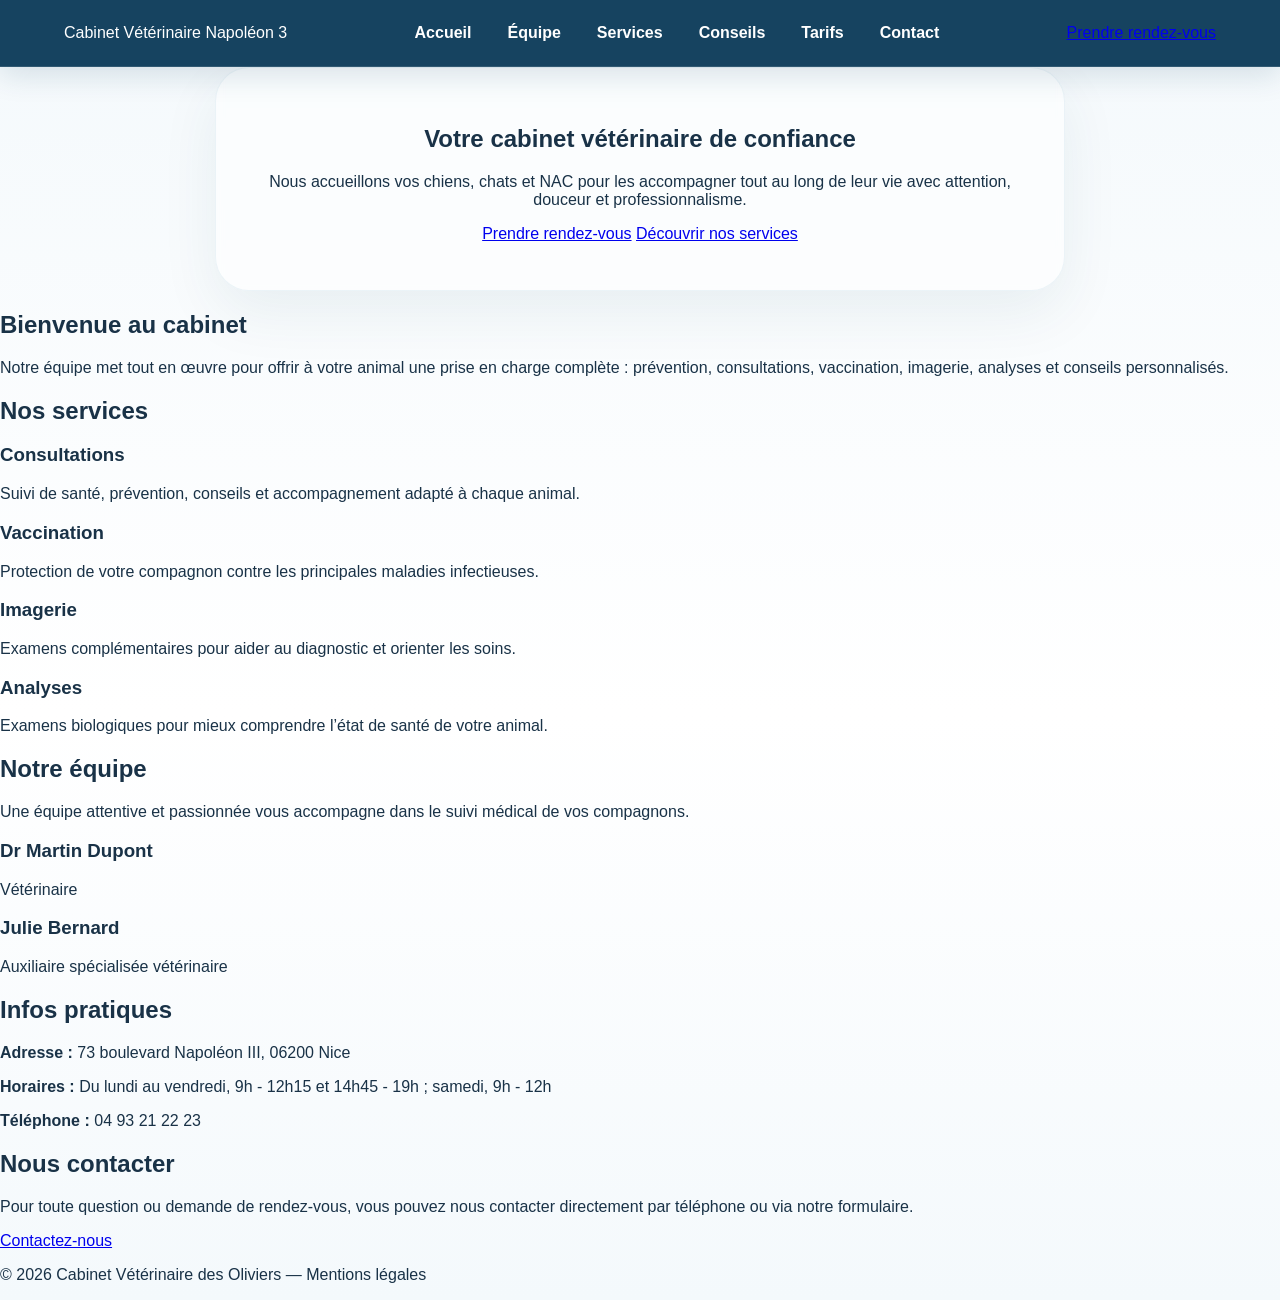
==== index.html @ cfa66c89 "Ajout de mes modifications du site" ====
<!DOCTYPE html>
<html lang="fr">
<head>
  <meta charset="UTF-8">
  <title>Cabinet Vétérinaire Napoléon 3</title>
  <link rel="stylesheet" href="style.css">
</head>

<body>

  <header class="site-header">
    <div class="logo">
      Cabinet Vétérinaire Napoléon 3
    </div>

    <nav class="menu">
      <a href="#">Accueil</a>
      <a href="#">Équipe</a>
      <a href="#">Services</a>
      <a href="#">Conseils</a>
      <a href="#">Tarifs</a>
      <a href="#">Contact</a>
    </nav>

    <a class="btn-rdv" href="#">Prendre rendez-vous</a>
  </header>

  <main>

    <section class="hero">
      <div class="hero-text">
        <h1>Votre cabinet vétérinaire de confiance</h1>

        <p>
          Nous accueillons vos chiens, chats et NAC pour les accompagner
          tout au long de leur vie avec attention, douceur et professionnalisme.
        </p>

        <div class="hero-buttons">
          <a class="btn-primary" href="#">Prendre rendez-vous</a>
          <a class="btn-secondary" href="#">Découvrir nos services</a>
        </div>
      </div>
    </section>

    <section class="intro">
      <h2>Bienvenue au cabinet</h2>

      <p>
        Notre équipe met tout en œuvre pour offrir à votre animal une prise en charge
        complète : prévention, consultations, vaccination, imagerie, analyses et conseils
        personnalisés.
      </p>
    </section>

    <section class="services">
      <h2>Nos services</h2>

      <div class="cards">
        <article class="card">
          <h3>Consultations</h3>
          <p>
            Suivi de santé, prévention, conseils et accompagnement adapté à chaque animal.
          </p>
        </article>

        <article class="card">
          <h3>Vaccination</h3>
          <p>
            Protection de votre compagnon contre les principales maladies infectieuses.
          </p>
        </article>

        <article class="card">
          <h3>Imagerie</h3>
          <p>
            Examens complémentaires pour aider au diagnostic et orienter les soins.
          </p>
        </article>

        <article class="card">
          <h3>Analyses</h3>
          <p>
            Examens biologiques pour mieux comprendre l’état de santé de votre animal.
          </p>
        </article>
      </div>
    </section>

    <section class="team">
      <h2>Notre équipe</h2>

      <p>
        Une équipe attentive et passionnée vous accompagne dans le suivi médical
        de vos compagnons.
      </p>

      <div class="team-box">
        <div>
          <h3>Dr Martin Dupont</h3>
          <p>Vétérinaire</p>
        </div>

        <div>
          <h3>Julie Bernard</h3>
          <p>Auxiliaire spécialisée vétérinaire</p>
        </div>
      </div>
    </section>

    <section class="info-contact">
      <div class="info">
        <h2>Infos pratiques</h2>

        <p><strong>Adresse :</strong> 73 boulevard Napoléon III, 06200 Nice</p>
        <p><strong>Horaires :</strong> Du lundi au vendredi, 9h - 12h15 et 14h45 - 19h ; samedi, 9h - 12h</p>
        <p><strong>Téléphone :</strong> 04 93 21 22 23</p>
      </div>

      <div class="contact">
        <h2>Nous contacter</h2>

        <p>
          Pour toute question ou demande de rendez-vous, vous pouvez nous contacter
          directement par téléphone ou via notre formulaire.
        </p>

        <a class="btn-primary" href="#">Contactez-nous</a>
      </div>
    </section>

  </main>

  <footer>
    <p>© 2026 Cabinet Vétérinaire des Oliviers — Mentions légales</p>
  </footer>

</body>
</html>
---- style.css ----
header {
    display: flex;
    justify-content: space-between;
    align-items: center;
    color: white;
    background-color:#1f5f99;
    padding: 20px 50px;
    box-shadow: 0 2px 12px rgba(0, 0, 0, 0.12);
    gap: 60px;
    
}

header p {
  margin: 0;
  font-size: 20px;
  font-weight: bold;
}

body {
  margin: 0;
  font-family: Arial, sans-serif;
  background-color: #f4f8fb;
  color: #1f2d3d;
}

nav {
    display: flex;
  gap: 20px;
  
}

nav a {
    color: white;
    text-decoration: none;
    font-weight: bold;
    font-size: 16px;
     padding: 8px 12px;
    border-radius: 20px;
    transition: 0.2s;
}

nav a:hover {
  background-color: rgba(255, 255, 255, 0.15);
  color: white;
}

button {
     background-color: #1f5f99;
  color: white;
  border: none;
  padding: 12px 22px;
 border-radius: 30px; 
 font-weight: bold;
  cursor: pointer;
}

button:hover {
  background-color: #174a78;
}


.accueil{
     box-shadow: 0 6px 20px rgba(0, 0, 0, 0.08);
     max-width: 1000px;
     margin: 50px auto;
     padding: 40px;
     background-color:white;
     border-radius: 20px;

}
.accueil h1 {
  font-size: 42px;
  color: #1f5f99;
}

.accueil p {
  font-size: 18px;
  line-height: 1.7;
}

.logo-accueil {
  width: 180px;
  height: auto;
  display: block;
  margin: 25px auto;
}

.photo-accueil {
  width: 100%;
  height: auto;
  display: block;
  border-radius: 20px;
  margin-top: 25px;
}

/* Coordonnées officielles et page contact */
.services-rapides { display:flex; flex-wrap:wrap; justify-content:center; gap:8px; margin-top:22px; }
.services-rapides span { padding:7px 12px; border:1px solid #d6e5ee; border-radius:999px; color:#41677f; background:rgba(255,255,255,.75); font-size:13px; font-weight:700; }
.urgence-info { position:relative; z-index:1; display:inline-block; margin:22px 16px 0 0 !important; color:#b45353; font-size:14px !important; font-weight:700; }
.coordonnees-accueil { display:flex; align-items:center; justify-content:space-between; gap:35px; margin-top:30px; padding:30px 34px; border-radius:24px; color:#fff; background:#143f5d; }
.coordonnees-accueil h2 { margin:7px 0 10px; color:#fff; font-size:27px; }
.coordonnees-accueil p { margin:0; color:#d5e3ec; font-size:15px; line-height:1.6; }
.coordonnees-accueil .galerie-surtitre { color:#8bc4df; }
.coordonnees-liens { display:flex; gap:14px; }
.coordonnees-liens a, .coordonnees-liens div { display:flex; flex-direction:column; gap:4px; min-width:185px; padding:16px 18px; border:1px solid rgba(255,255,255,.15); border-radius:15px; color:#fff; text-decoration:none; background:rgba(255,255,255,.08); }
.coordonnees-liens span { color:#a9c5d6; font-size:12px; text-transform:uppercase; letter-spacing:.08em; }
.contact-page { max-width:1100px; margin:0 auto; padding:75px 30px 85px; }
.contact-intro { max-width:720px; margin-bottom:45px; }
.contact-intro h1 { margin:10px 0 18px; color:#163d59; font-size:clamp(42px,5vw,64px); line-height:1.05; letter-spacing:-.04em; }
.contact-intro > p:last-child { color:#607789; font-size:18px; line-height:1.7; }
.contact-grille { display:grid; grid-template-columns:repeat(3,1fr); gap:18px; }
.contact-grille-deux { grid-template-columns:repeat(2,1fr); }
.contact-carte { padding:28px; border:1px solid rgba(31,95,153,.1); border-radius:22px; background:#fff; box-shadow:0 12px 30px rgba(20,65,92,.09); }
.contact-icone { display:grid; place-items:center; width:45px; height:45px; border-radius:13px; color:#fff; background:#1f668f; font-size:22px; }
.contact-carte h2 { margin:20px 0 10px; color:#163d59; font-size:22px; }
.contact-carte p { color:#607789; line-height:1.65; }
.contact-carte a { color:#1f668f; font-size:20px; font-weight:800; text-decoration:none; }
.contact-carte small { color:#7a8e9c; }
.urgence-contact { display:flex; gap:14px; margin-top:25px; padding:20px 24px; border-radius:17px; color:#8f3f3f; background:#fff1f1; }

@media (max-width:850px) {
  .coordonnees-accueil { align-items:flex-start; flex-direction:column; }
  .coordonnees-liens { width:100%; }
  .coordonnees-liens a, .coordonnees-liens div { flex:1; min-width:0; }
  .contact-grille { grid-template-columns:1fr; }
}

@media (max-width:480px) {
  .coordonnees-liens, .urgence-contact { flex-direction:column; }
}

/* Finitions visuelles */
body {
  min-height: 100vh;
  background:
    radial-gradient(circle at 8% 12%, rgba(83, 161, 196, 0.11), transparent 24rem),
    radial-gradient(circle at 92% 42%, rgba(31, 95, 153, 0.07), transparent 28rem),
    linear-gradient(180deg, #f7fbfd 0%, #ffffff 45%, #f3f8fb 100%);
}

header {
  position: relative;
  z-index: 20;
  border-bottom: 1px solid rgba(255, 255, 255, 0.12);
}

nav a {
  position: relative;
}

nav a:not(.bouton)::after {
  content: "";
  position: absolute;
  right: 14px;
  bottom: 5px;
  left: 14px;
  height: 2px;
  border-radius: 2px;
  background: #a9d9ee;
  transform: scaleX(0);
  transition: transform 0.2s ease;
}

nav a:not(.bouton):hover::after,
nav a.actif::after {
  transform: scaleX(1);
}

.hero {
  position: relative;
  padding: 38px 25px 48px;
}

.hero::before {
  content: "";
  position: absolute;
  z-index: -1;
  inset: 0;
  border: 1px solid rgba(47, 130, 169, 0.08);
  border-radius: 34px;
  background: rgba(255, 255, 255, 0.52);
  box-shadow: 0 22px 60px rgba(20, 65, 92, 0.07);
  backdrop-filter: blur(4px);
}

.hero-surtitre,
.galerie-surtitre {
  letter-spacing: 0.16em;
}

.galerie-accueil,
.equipe-apercu,
.horaires {
  scroll-margin-top: 30px;
}

.galerie-cadre {
  border-width: 6px;
  box-shadow: 0 18px 44px rgba(20, 65, 92, 0.15);
}

.galerie-cadre:hover {
  box-shadow: 0 24px 52px rgba(20, 65, 92, 0.21);
}

.equipe-apercu {
  border-color: rgba(47, 130, 169, 0.13);
  background: linear-gradient(135deg, #ffffff 0%, #f3f9fc 100%);
  box-shadow: 0 22px 55px rgba(20, 65, 92, 0.11);
}

.horaires {
  border-color: rgba(47, 130, 169, 0.16);
  background:
    radial-gradient(circle at 92% 0%, rgba(74, 153, 190, 0.13), transparent 18rem),
    linear-gradient(145deg, #fbfdff, #eaf5fb);
}

.contact-intro {
  padding-left: 22px;
  border-left: 4px solid #2f82a9;
}

.contact-carte {
  position: relative;
  overflow: hidden;
  min-height: 230px;
  transition: transform 0.25s ease, box-shadow 0.25s ease;
}

.contact-carte::after {
  content: "";
  position: absolute;
  top: -55px;
  right: -55px;
  width: 140px;
  height: 140px;
  border-radius: 50%;
  background: rgba(47, 130, 169, 0.06);
}

.contact-carte:hover {
  transform: translateY(-4px);
  box-shadow: 0 20px 42px rgba(20, 65, 92, 0.14);
}

@media (max-width: 850px) {
  .contact-grille-deux { grid-template-columns: 1fr; }
  .hero { padding: 28px 18px 38px; }
}

@media (prefers-reduced-motion: reduce) {
  html { scroll-behavior: auto; }
  *, *::before, *::after { transition-duration: 0.01ms !important; }
}

/* Page services et tarifs */
.services-page { max-width:1240px; margin:0 auto; padding:70px 30px 90px; }
.services-intro { max-width:780px; margin-bottom:58px; }
.services-intro h1 { margin:10px 0 20px; color:#163d59; font-size:clamp(42px,5.5vw,68px); line-height:1.04; letter-spacing:-.045em; }
.services-intro > p:last-child { max-width:680px; color:#607789; font-size:18px; line-height:1.7; }
.services-layout { display:grid; grid-template-columns:minmax(0,1fr) 285px; align-items:start; gap:34px; }
.service-categorie + .service-categorie { margin-top:62px; }
.categorie-titre { display:flex; align-items:flex-start; gap:16px; margin-bottom:22px; }
.categorie-titre > span { display:grid; place-items:center; width:42px; height:42px; flex:none; border-radius:13px; color:#fff; background:#1f668f; font-size:13px; font-weight:800; }
.categorie-titre h2 { margin:0; color:#163d59; font-size:28px; letter-spacing:-.025em; }
.categorie-titre p { margin:5px 0 0; color:#738795; font-size:14px; }
.services-grille { display:grid; grid-template-columns:repeat(2,minmax(0,1fr)); gap:15px; }
.service-carte { position:relative; display:flex; min-height:270px; flex-direction:column; align-items:flex-start; padding:24px; overflow:hidden; border:1px solid rgba(31,95,153,.12); border-radius:21px; color:#193247; text-align:left; background:#fff; box-shadow:0 9px 25px rgba(20,65,92,.07); cursor:pointer; transition:transform .22s,border-color .22s,box-shadow .22s,background-color .22s; }
.service-carte:hover { transform:translateY(-3px); border-color:rgba(47,130,169,.35); box-shadow:0 16px 34px rgba(20,65,92,.13); }
.service-carte[aria-pressed="true"] { border-color:#2f82a9; background:linear-gradient(145deg,#fff,#edf8fc); box-shadow:0 15px 36px rgba(47,130,169,.17),inset 0 0 0 1px #2f82a9; }
.service-selection { position:absolute; top:17px; right:17px; display:grid; width:27px; height:27px; place-items:center; border:1px solid #c9dce7; border-radius:50%; color:transparent; background:#fff; font-size:14px; transition:.2s; }
.service-carte[aria-pressed="true"] .service-selection { border-color:#2f82a9; color:#fff; background:#2f82a9; }
.service-icone { display:grid; width:42px; height:42px; margin-bottom:18px; place-items:center; border-radius:13px; color:#1f668f; background:#e9f5fa; font-size:21px; }
.service-nom { padding-right:24px; color:#163d59; font-size:18px; font-weight:800; line-height:1.25; }
.service-description { margin:9px 0 20px; color:#6c8190; font-size:14px; line-height:1.5; }
.service-prix { margin-top:auto; color:#1f668f; font-size:22px; }
.service-prix small { display:block; margin-bottom:2px; color:#78909e; font-size:11px; font-weight:700; letter-spacing:.06em; text-transform:uppercase; }
.selection-tarifs { position:sticky; top:25px; padding:25px; border-radius:22px; color:#fff; background:linear-gradient(145deg,#174a68,#0f354e); box-shadow:0 18px 42px rgba(15,53,78,.24); }
.selection-surtitre { display:block; margin-bottom:7px; color:#9ccfe4; font-size:11px; font-weight:800; letter-spacing:.13em; text-transform:uppercase; }
.selection-compteur { display:block; font-size:21px; }
.selection-total { display:flex; align-items:end; justify-content:space-between; gap:15px; margin:24px 0 13px; padding-top:20px; border-top:1px solid rgba(255,255,255,.15); }
.selection-total span { color:#bdd3df; font-size:13px; }
.selection-total strong { font-size:27px; }
.selection-tarifs p { min-height:42px; margin:0 0 18px; color:#c8dce6; font-size:13px; line-height:1.55; }
.selection-tarifs button,.selection-tarifs a { display:block; width:100%; padding:11px 14px; border-radius:999px; font-weight:700; text-align:center; }
.selection-tarifs button { border:1px solid rgba(255,255,255,.2); color:#fff; background:transparent; cursor:pointer; }
.selection-tarifs button:disabled { opacity:.4; cursor:default; }
.selection-tarifs a { margin-top:9px; color:#174a68; text-decoration:none; background:#fff; }
.selection-tarifs small { display:block; margin-top:14px; color:#91acbb; font-size:10px; text-align:center; }

@media (max-width:950px) {
  .services-layout { grid-template-columns:1fr; }
  .selection-tarifs { position:static; }
}
@media (max-width:650px) {
  .services-page { padding:48px 20px 70px; }
  .services-intro { margin-bottom:45px; }
  .services-grille { grid-template-columns:1fr; }
  .service-carte { min-height:250px; }
  .categorie-titre h2 { font-size:24px; }
}

.horaires {
  position: relative;
  overflow: hidden;
  margin-top: 35px;
  padding: 36px;
  border: 1px solid rgba(31, 95, 153, 0.14);
  border-radius: 24px;
  background: linear-gradient(145deg, #f9fcff 0%, #e8f3fb 100%);
  box-shadow: 0 16px 40px rgba(31, 95, 153, 0.12);
}

.horaires::before {
  content: "";
  position: absolute;
  inset: 0 auto 0 0;
  width: 5px;
  background: linear-gradient(#1f5f99, #61a7d9);
}

.horaires::after {
  content: "";
  position: absolute;
  top: -70px;
  right: -70px;
  width: 180px;
  height: 180px;
  border-radius: 50%;
  background: radial-gradient(circle, rgba(31, 95, 153, 0.1), rgba(31, 95, 153, 0.02) 70%);
}

.horaires-entete {
  position: relative;
  z-index: 1;
  display: flex;
  align-items: center;
  gap: 16px;
  margin-bottom: 24px;
}

.horaires-icone {
  display: grid;
  place-items: center;
  width: 54px;
  height: 54px;
  flex-shrink: 0;
  border: 1px solid rgba(255, 255, 255, 0.3);
  border-radius: 18px;
  background: linear-gradient(145deg, #2d72ad, #174a78);
  font-size: 27px;
  box-shadow: 0 8px 18px rgba(31, 95, 153, 0.22);
}

.horaires-surtitre {
  margin: 0 0 3px;
  color: #5d7488;
  font-size: 14px !important;
  font-weight: bold;
  letter-spacing: 0.08em;
  text-transform: uppercase;
}

.horaires h2 {
  margin: 0;
  color: #1f5f99;
  font-size: 30px;
  letter-spacing: -0.02em;
}

.horaires-liste {
  position: relative;
  z-index: 1;
  display: grid;
  grid-template-columns: repeat(2, minmax(0, 1fr));
  gap: 12px 18px;
}

.horaire-ligne {
  display: flex;
  align-items: center;
  justify-content: space-between;
  gap: 16px;
  padding: 14px 16px;
  border: 1px solid rgba(31, 95, 153, 0.08);
  border-radius: 14px;
  background-color: rgba(255, 255, 255, 0.9);
  box-shadow: 0 3px 10px rgba(31, 95, 153, 0.05);
  transition: transform 0.2s ease, border-color 0.2s ease, box-shadow 0.2s ease;
}

.horaire-ligne:hover {
  transform: translateY(-2px);
  border-color: rgba(31, 95, 153, 0.2);
  box-shadow: 0 7px 16px rgba(31, 95, 153, 0.1);
}

.horaire-jour {
  color: #263b4f;
  font-weight: bold;
}

.horaire-heures {
  color: #1f5f99;
  font-size: 15px;
  font-weight: bold;
  text-align: right;
}

.horaire-heures em {
  color: #8193a3;
  font-size: 12px;
  font-style: normal;
  font-weight: normal;
}

.horaire-ferme .horaire-heures {
  color: #b45353;
}

.horaire-ferme {
  border-color: rgba(180, 83, 83, 0.12);
  background-color: rgba(255, 248, 248, 0.92);
}

.horaires-rdv {
  position: relative;
  z-index: 1;
  display: inline-block;
  margin-top: 22px;
  padding: 13px 22px;
  border-radius: 25px;
  background-color: #1f5f99;
  color: white;
  font-weight: bold;
  text-decoration: none;
  box-shadow: 0 8px 18px rgba(31, 95, 153, 0.2);
  transition: transform 0.2s, background-color 0.2s, box-shadow 0.2s;
}

.horaires-rdv:hover {
  transform: translateY(-2px);
  background-color: #174a78;
  box-shadow: 0 11px 22px rgba(31, 95, 153, 0.28);
}

.horaires-rdv:focus-visible {
  outline: 3px solid rgba(31, 95, 153, 0.28);
  outline-offset: 3px;
}

@media (max-width: 700px) {
  .accueil {
    margin: 25px 15px;
    padding: 25px 20px;
  }

  .horaires {
    padding: 24px 18px;
    border-radius: 18px;
  }

  .horaires-entete {
    align-items: flex-start;
    gap: 12px;
  }

  .horaires-icone {
    width: 48px;
    height: 48px;
    border-radius: 15px;
    font-size: 23px;
  }

  .horaires h2 {
    font-size: 25px;
  }

  .horaires-liste {
    grid-template-columns: 1fr;
  }

  .horaire-ligne {
    padding: 13px 12px;
  }

  .horaire-heures {
    font-size: 14px;
  }

  .horaires-rdv {
    display: block;
    text-align: center;
  }
}

@media (prefers-reduced-motion: reduce) {
  .horaire-ligne,
  .horaires-rdv {
    transition: none;
  }
}

.page {
  max-width: 1100px;
  margin: 50px auto;
  padding: 0 30px;
}

.bloc-page {
  background-color: white;
  padding: 40px;
  border-radius: 20px;
  box-shadow: 0 6px 20px rgba(0, 0, 0, 0.08);
}

.titre-page {
  color: #1f5f99;
  font-size: 38px;
  margin-bottom: 15px;
}

.intro-page {
  font-size: 18px;
  line-height: 1.7;
}

.cartes {
  display: flex;
  gap: 25px;
  flex-wrap: wrap;
}

.carte {
  background-color: #f4f8fb;
  padding: 25px;
  border-radius: 18px;
  flex: 1;
  min-width: 250px;
}

/* Nouvelle identité visuelle de la page d'accueil */
* { box-sizing: border-box; }
html { scroll-behavior: smooth; }

body {
  font-family: "Segoe UI", Arial, sans-serif;
  background: linear-gradient(180deg, #f4f9fc 0%, #ffffff 55%, #f4f9fc 100%);
  color: #193247;
}

header {
  gap: 40px;
  padding: 14px max(5vw, 24px);
  background: rgba(15, 61, 91, 0.97);
  box-shadow: 0 8px 30px rgba(15, 61, 91, 0.14);
}

.logo-header {
  display: block;
  width: 76px;
  height: 58px;
  object-fit: contain;
  object-position: center;
  background-color: #fff;
  border-radius: 12px;
}

nav { align-items: center; gap: 8px; }
nav a { padding: 10px 14px; border-radius: 999px; }
nav a.actif { background: rgba(255, 255, 255, 0.14); }

nav a.bouton {
  margin-left: 6px;
  background: #fff;
  color: #174a78;
  box-shadow: 0 6px 18px rgba(0, 0, 0, 0.14);
}

nav a.bouton:hover {
  color: #174a78;
  background: #eaf4fb;
  transform: translateY(-1px);
}

.accueil {
  max-width: 1180px;
  margin: 0 auto;
  padding: 70px 30px 80px;
  background: transparent;
  border-radius: 0;
  box-shadow: none;
}

.hero {
  display: block;
  max-width: 850px;
  margin: 0 auto;
  text-align: center;
}

.hero-surtitre {
  margin: 0;
  color: #2f82a9;
  font-size: 14px !important;
  font-weight: 800;
  letter-spacing: 0.14em;
  text-transform: uppercase;
}

.accueil h1 {
  margin: 12px 0 22px;
  color: #163d59;
  font-size: clamp(44px, 5.2vw, 72px);
  line-height: 1.02;
  letter-spacing: -0.045em;
}

.accueil h1 span { color: #2f82a9; }

.accueil .hero-texte {
  max-width: 590px;
  margin: 0 auto;
  color: #577083;
  font-size: 18px;
  line-height: 1.75;
}

.hero-actions {
  display: flex;
  flex-wrap: wrap;
  gap: 12px;
  margin-top: 30px;
  justify-content: center;
}

.cta-principal, .cta-secondaire {
  display: inline-flex;
  align-items: center;
  justify-content: center;
  gap: 10px;
  padding: 14px 22px;
  border-radius: 999px;
  font-weight: 700;
  text-decoration: none;
  transition: transform 0.2s, box-shadow 0.2s, background-color 0.2s;
}

.cta-principal {
  color: #fff;
  background: #1f668f;
  box-shadow: 0 10px 24px rgba(31, 102, 143, 0.25);
}

.cta-secondaire {
  color: #174a78;
  border: 1px solid #c9dce8;
  background: #fff;
}

.cta-principal:hover, .cta-secondaire:hover {
  transform: translateY(-2px);
  box-shadow: 0 12px 28px rgba(31, 102, 143, 0.18);
}

.hero-atouts {
  display: flex;
  flex-wrap: wrap;
  gap: 18px;
  margin-top: 26px;
  color: #607789;
  font-size: 14px;
  font-weight: 600;
  justify-content: center;
}

.hero-visuel { position: relative; }

.photo-accueil {
  width: 100%;
  height: 510px;
  margin: 0;
  object-fit: cover;
  border-radius: 32px 32px 90px 32px;
  box-shadow: 0 24px 55px rgba(20, 65, 92, 0.2);
}

.hero-visuel::before {
  content: "";
  position: absolute;
  z-index: -1;
  inset: -18px 22px 22px -18px;
  border: 2px solid rgba(47, 130, 169, 0.22);
  border-radius: 38px 38px 96px 38px;
}

.badge-photo {
  position: absolute;
  left: -28px;
  bottom: 28px;
  display: flex;
  flex-direction: column;
  gap: 3px;
  padding: 16px 20px;
  border: 1px solid rgba(255, 255, 255, 0.75);
  border-radius: 16px;
  background: rgba(255, 255, 255, 0.92);
  box-shadow: 0 12px 30px rgba(20, 65, 92, 0.18);
  backdrop-filter: blur(10px);
}

.badge-photo strong { color: #174a78; }
.badge-photo span { color: #6c8190; font-size: 13px; }

.galerie-accueil {
  margin-top: 100px;
}

.galerie-entete {
  display: flex;
  align-items: end;
  justify-content: space-between;
  gap: 40px;
  margin-bottom: 28px;
}

.galerie-surtitre {
  margin: 0 0 8px;
  color: #2f82a9;
  font-size: 13px !important;
  font-weight: 800;
  letter-spacing: 0.14em;
  text-transform: uppercase;
}

.galerie-entete h2 {
  max-width: 620px;
  margin: 0;
  color: #163d59;
  font-size: clamp(30px, 3.5vw, 44px);
  line-height: 1.12;
  letter-spacing: -0.03em;
}

.galerie-entete > p {
  max-width: 390px;
  margin: 0 0 3px;
  color: #667d8e;
  font-size: 16px;
  line-height: 1.6;
}

.galerie-mosaique {
  display: grid;
  grid-template-columns: 1.35fr 1fr;
  grid-template-rows: repeat(2, 255px);
  gap: 16px;
  margin-top: 30px;
}

.galerie-cadre {
  position: relative;
  overflow: hidden;
  min-height: 0;
  margin: 0;
  border: 5px solid #fff;
  border-radius: 24px;
  background: #dbe8ef;
  box-shadow: 0 14px 35px rgba(20, 65, 92, 0.14);
}

.galerie-principal {
  grid-row: 1 / 3;
  border-radius: 28px 28px 28px 70px;
}

.galerie-cadre img {
  width: 100%;
  height: 100%;
  display: block;
  object-fit: cover;
  transition: transform 0.45s ease;
}

.galerie-principal img {
  object-position: center 42%;
}

.galerie-principal img.photo-equipe-3 {
  object-position: center calc(42% - 60px);
}

.galerie-cadre:hover img {
  transform: scale(1.035);
}

.galerie-cadre::after {
  content: "";
  position: absolute;
  inset: 42% 0 0;
  background: linear-gradient(transparent, rgba(10, 37, 55, 0.82));
  pointer-events: none;
}

.galerie-cadre figcaption {
  position: absolute;
  z-index: 1;
  right: 0;
  bottom: 0;
  left: 0;
  display: flex;
  flex-direction: column;
  gap: 4px;
  padding: 22px;
  color: #fff;
}

.galerie-cadre figcaption strong {
  font-size: 19px;
}

.galerie-cadre figcaption span {
  color: rgba(255, 255, 255, 0.82);
  font-size: 13px;
}

.horaires { margin-top: 90px; }

.equipe-apercu {
  display: grid;
  grid-template-columns: 1.05fr 0.95fr;
  align-items: center;
  gap: clamp(35px, 6vw, 75px);
  margin-top: 90px;
  padding: 28px;
  border: 1px solid rgba(31, 95, 153, 0.1);
  border-radius: 28px;
  background: #fff;
  box-shadow: 0 16px 42px rgba(20, 65, 92, 0.1);
}

.equipe-apercu-photo img {
  width: 100%;
  height: 390px;
  display: block;
  object-fit: cover;
  object-position: center 38%;
  border-radius: 22px 22px 65px 22px;
}

.equipe-apercu-contenu { padding-right: 25px; }

.equipe-apercu h2 {
  margin: 8px 0 18px;
  color: #163d59;
  font-size: clamp(30px, 3.5vw, 44px);
  line-height: 1.12;
  letter-spacing: -0.03em;
}

.equipe-apercu-contenu > p:not(.galerie-surtitre) {
  margin: 0 0 25px;
  color: #667d8e;
  font-size: 17px;
  line-height: 1.7;
}

/* Page équipe */
.equipe-page {
  max-width: 1180px;
  margin: 0 auto;
  padding: 70px 30px 80px;
}

.equipe-hero {
  display: grid;
  grid-template-columns: 0.85fr 1.15fr;
  align-items: center;
  gap: clamp(40px, 6vw, 75px);
}

.equipe-hero h1 {
  margin: 12px 0 22px;
  color: #163d59;
  font-size: clamp(40px, 5vw, 62px);
  line-height: 1.04;
  letter-spacing: -0.045em;
}

.equipe-hero-texte > p:last-child {
  color: #607789;
  font-size: 18px;
  line-height: 1.7;
}

.equipe-hero-photo img {
  width: 100%;
  height: 500px;
  display: block;
  object-fit: cover;
  object-position: center 35%;
  border-radius: 32px 32px 90px 32px;
  box-shadow: 0 24px 55px rgba(20, 65, 92, 0.2);
}

.membres { margin-top: 105px; }
.membres-entete { margin-bottom: 30px; text-align: center; }

.membres-entete h2 {
  margin: 6px 0 0;
  color: #163d59;
  font-size: clamp(34px, 4vw, 48px);
  letter-spacing: -0.03em;
}

.membres-grille {
  display: grid;
  grid-template-columns: repeat(3, 1fr);
  gap: 22px;
}

.membre-carte {
  overflow: hidden;
  border: 1px solid rgba(31, 95, 153, 0.1);
  border-radius: 24px;
  background: #fff;
  box-shadow: 0 14px 35px rgba(20, 65, 92, 0.1);
  transition: transform 0.25s, box-shadow 0.25s;
}

.membre-carte:hover {
  transform: translateY(-5px);
  box-shadow: 0 20px 42px rgba(20, 65, 92, 0.16);
}

.membre-photo { height: 390px; overflow: hidden; }

.membre-photo img {
  width: 100%;
  height: 100%;
  display: block;
  object-fit: cover;
}

.membre-infos { padding: 22px 24px 25px; }

.membre-role {
  color: #2f82a9;
  font-size: 12px;
  font-weight: 800;
  letter-spacing: 0.1em;
  text-transform: uppercase;
}

.membre-infos h3 {
  margin: 7px 0 0;
  color: #163d59;
  font-size: 25px;
}

.membre-infos p {
  margin: 12px 0 0;
  color: #667d8e;
  font-size: 15px;
  line-height: 1.65;
}

.equipe-contact {
  display: flex;
  align-items: center;
  justify-content: space-between;
  gap: 30px;
  margin-top: 90px;
  padding: 35px 40px;
  border-radius: 26px;
  background: linear-gradient(135deg, #eaf5fb, #f8fcff);
}

.equipe-contact h2 {
  margin: 6px 0 0;
  color: #163d59;
  font-size: clamp(27px, 3vw, 38px);
}

@media (max-width: 850px) {
  header { align-items: flex-start; padding: 14px 18px; }
  .logo-header { width: 62px; height: 48px; }
  nav { justify-content: flex-end; flex-wrap: wrap; gap: 3px; }
  nav a { padding: 7px 9px; font-size: 12px; }
  nav a.bouton { order: -1; }
  .accueil { padding: 46px 20px 60px; }
  .hero { grid-template-columns: 1fr; gap: 48px; }
  .accueil h1 { font-size: clamp(42px, 13vw, 58px); }
  .accueil .hero-texte { font-size: 16px; }
  .photo-accueil { height: 390px; border-radius: 24px 24px 60px 24px; }
  .badge-photo { left: 14px; bottom: 16px; }
  .equipe-apercu { grid-template-columns: 1fr; padding: 20px; }
  .equipe-apercu-contenu { padding: 5px 5px 15px; }
  .galerie-accueil { margin-top: 70px; }
  .galerie-entete { display: block; }
  .galerie-entete > p { margin-top: 14px; }
  .galerie-mosaique {
    grid-template-columns: repeat(2, 1fr);
    grid-template-rows: 350px 260px;
  }
  .galerie-principal {
    grid-column: 1 / 3;
    grid-row: auto;
    border-radius: 24px 24px 24px 55px;
  }
  .horaires { margin-top: 60px; }
  .equipe-page { padding: 46px 20px 60px; }
  .equipe-hero { grid-template-columns: 1fr; }
  .equipe-hero-photo img { height: 430px; }
  .membres { margin-top: 75px; }
  .membres-grille { grid-template-columns: 1fr; max-width: 520px; margin: 0 auto; }
  .membre-photo { height: 480px; }
  .equipe-contact { align-items: flex-start; flex-direction: column; padding: 28px; }
}

@media (max-width: 480px) {
  header { display: block; }
  .identite-header { display: none; }
  nav { justify-content: center; }
  nav a.bouton { margin-left: 0; }
  .hero-actions a { width: 100%; }
  .hero-atouts { flex-direction: column; gap: 8px; }
  .galerie-mosaique {
    display: flex;
    flex-direction: column;
  }
  .galerie-cadre,
  .galerie-principal {
    height: 320px;
    border-radius: 20px;
  }
  .galerie-cadre figcaption { padding: 18px; }
  .equipe-apercu-photo img { height: 330px; }
  .equipe-hero-photo img { height: 350px; border-radius: 24px 24px 60px 24px; }
  .membre-photo { height: 390px; }
  .equipe-contact .cta-principal { width: 100%; }
}
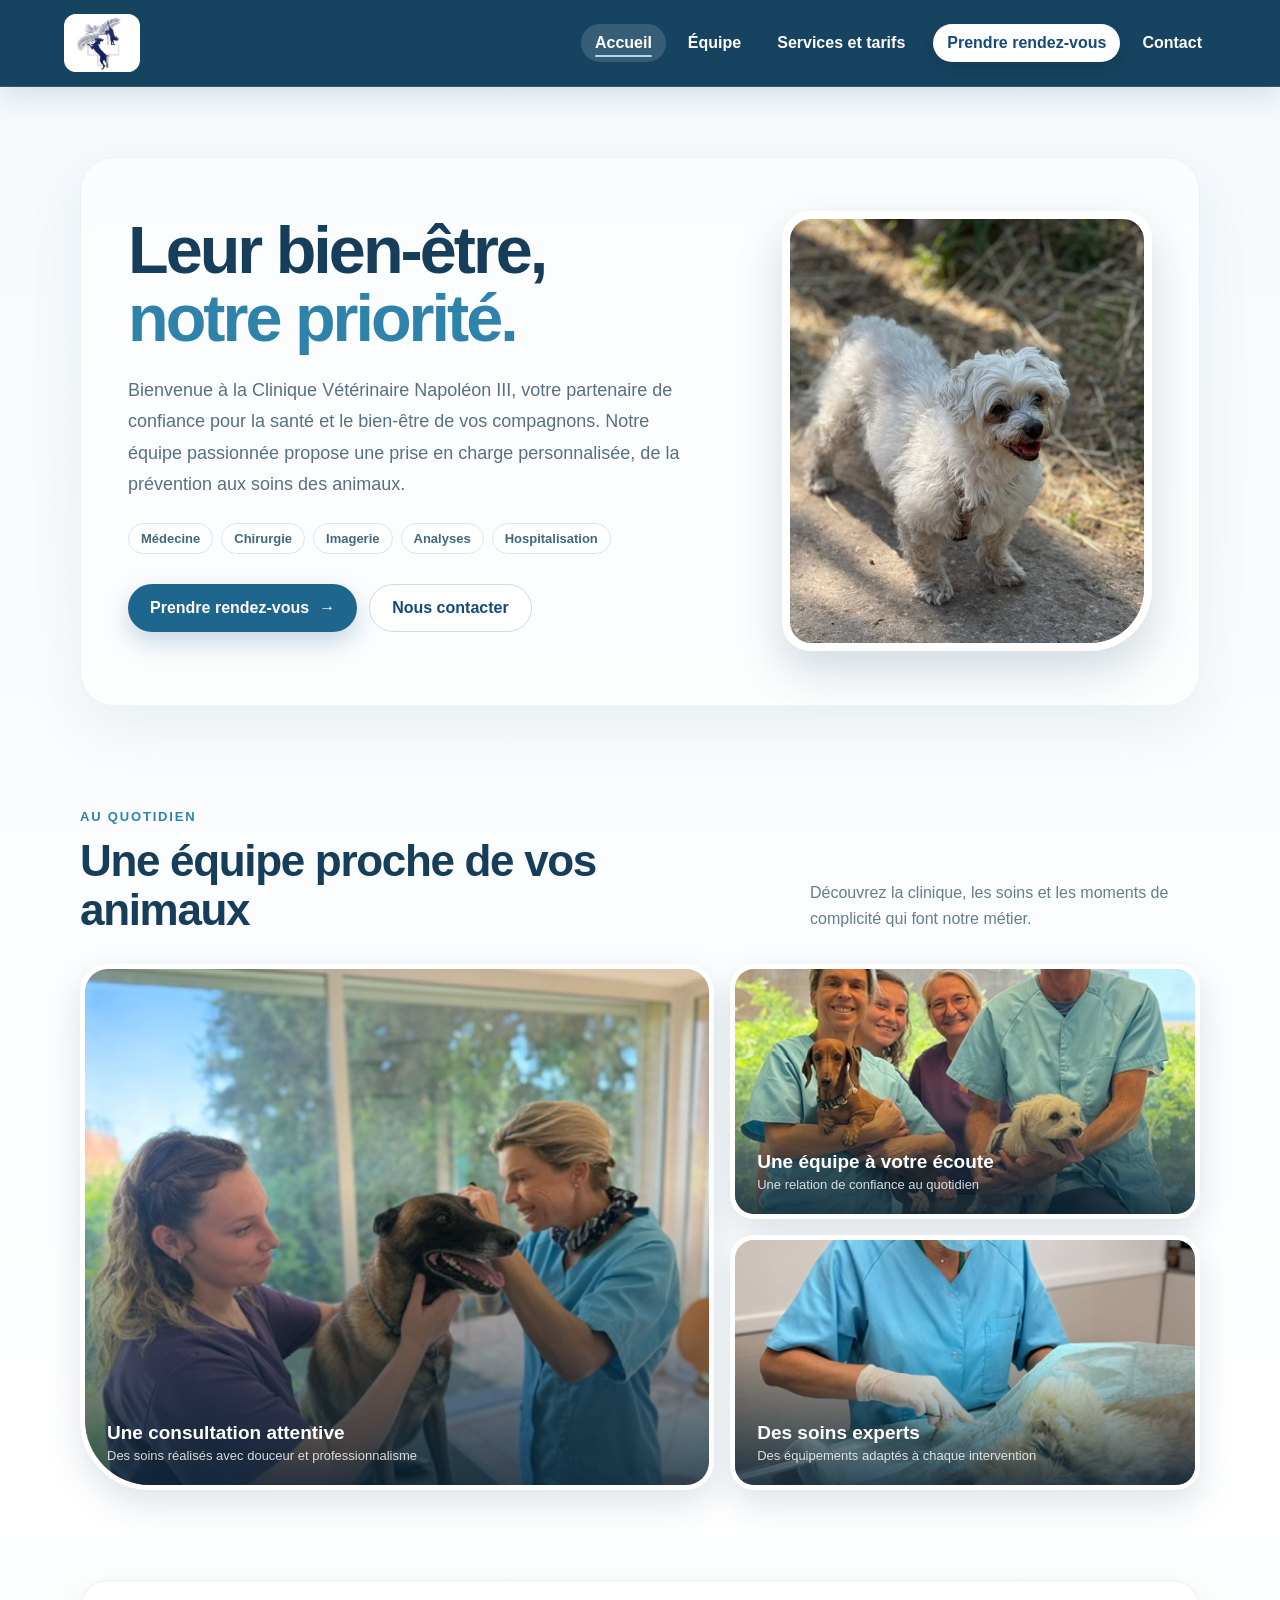
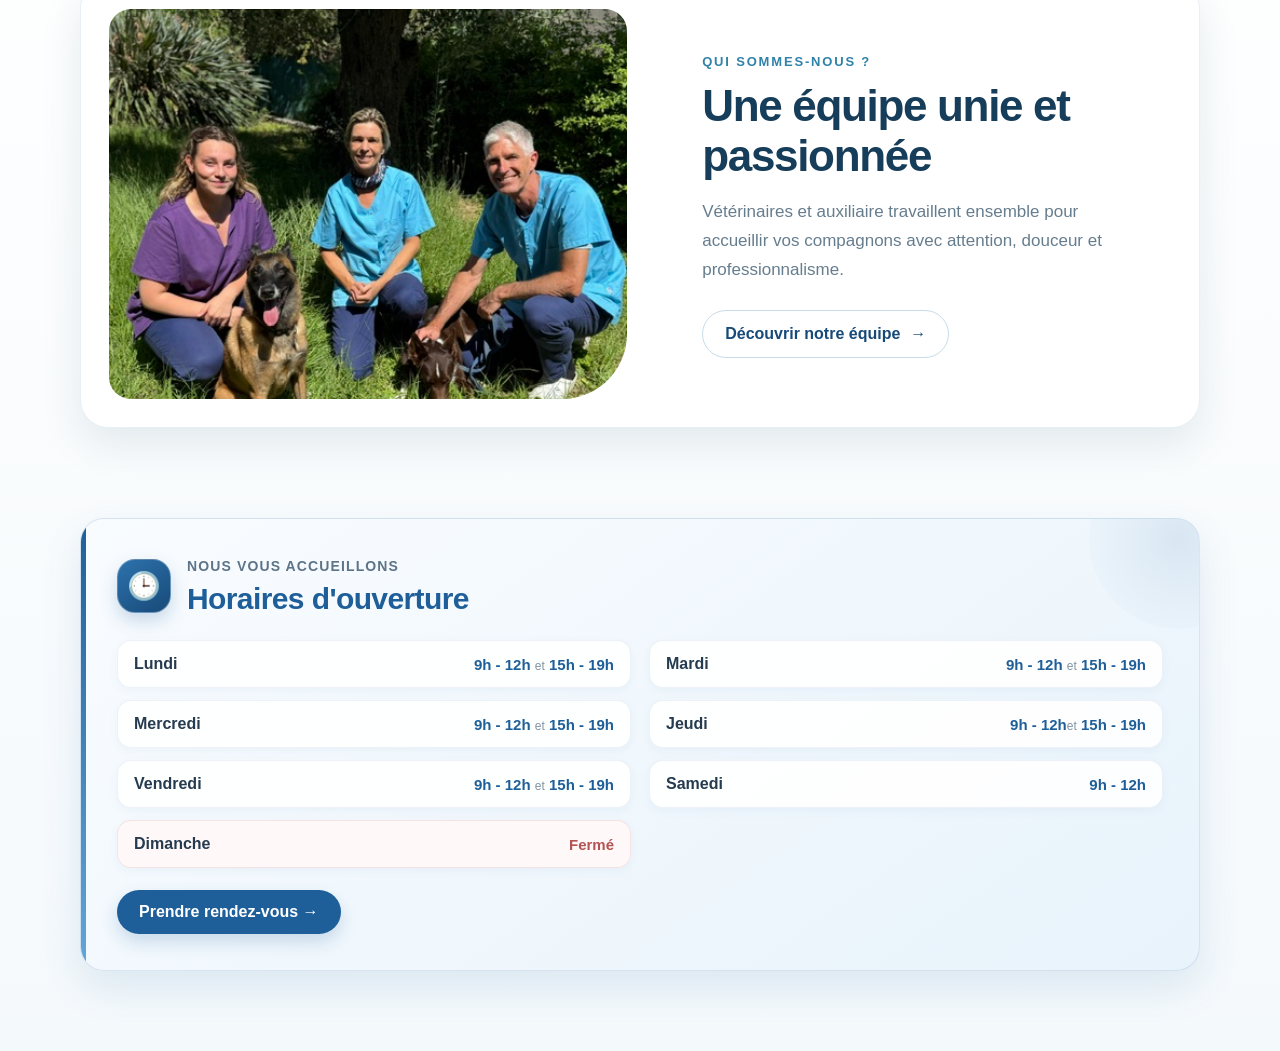
==== commit d2ffefb6: "Utilisation de index comme unique page d'accueil" ====
--- a/index.html
+++ b/index.html
@@ -1,139 +1,118 @@
 <!DOCTYPE html>
 <html lang="fr">
 <head>
-  <meta charset="UTF-8">
-  <title>Cabinet Vétérinaire Napoléon 3</title>
-  <link rel="stylesheet" href="style.css">
+    <meta charset="UTF-8">
+    <meta name="viewport" content="width=device-width, initial-scale=1.0">
+    <title>Clinique Vétérinaire Napoléon III</title>
+    <link rel="stylesheet" href="style.css">
 </head>
-
 <body>
-
-  <header class="site-header">
-    <div class="logo">
-      Cabinet Vétérinaire Napoléon 3
-    </div>
-
-    <nav class="menu">
-      <a href="#">Accueil</a>
-      <a href="#">Équipe</a>
-      <a href="#">Services</a>
-      <a href="#">Conseils</a>
-      <a href="#">Tarifs</a>
-      <a href="#">Contact</a>
-    </nav>
-
-    <a class="btn-rdv" href="#">Prendre rendez-vous</a>
-  </header>
-
-  <main>
-
-    <section class="hero">
-      <div class="hero-text">
-        <h1>Votre cabinet vétérinaire de confiance</h1>
-
-        <p>
-          Nous accueillons vos chiens, chats et NAC pour les accompagner
-          tout au long de leur vie avec attention, douceur et professionnalisme.
-        </p>
-
-        <div class="hero-buttons">
-          <a class="btn-primary" href="#">Prendre rendez-vous</a>
-          <a class="btn-secondary" href="#">Découvrir nos services</a>
-        </div>
-      </div>
-    </section>
-
-    <section class="intro">
-      <h2>Bienvenue au cabinet</h2>
-
-      <p>
-        Notre équipe met tout en œuvre pour offrir à votre animal une prise en charge
-        complète : prévention, consultations, vaccination, imagerie, analyses et conseils
-        personnalisés.
-      </p>
-    </section>
-
-    <section class="services">
-      <h2>Nos services</h2>
-
-      <div class="cards">
-        <article class="card">
-          <h3>Consultations</h3>
-          <p>
-            Suivi de santé, prévention, conseils et accompagnement adapté à chaque animal.
-          </p>
-        </article>
-
-        <article class="card">
-          <h3>Vaccination</h3>
-          <p>
-            Protection de votre compagnon contre les principales maladies infectieuses.
-          </p>
-        </article>
-
-        <article class="card">
-          <h3>Imagerie</h3>
-          <p>
-            Examens complémentaires pour aider au diagnostic et orienter les soins.
-          </p>
-        </article>
-
-        <article class="card">
-          <h3>Analyses</h3>
-          <p>
-            Examens biologiques pour mieux comprendre l’état de santé de votre animal.
-          </p>
-        </article>
-      </div>
-    </section>
-
-    <section class="team">
-      <h2>Notre équipe</h2>
-
-      <p>
-        Une équipe attentive et passionnée vous accompagne dans le suivi médical
-        de vos compagnons.
-      </p>
-
-      <div class="team-box">
-        <div>
-          <h3>Dr Martin Dupont</h3>
-          <p>Vétérinaire</p>
+    <header>
+        <div class="identite-header">
+            <img class="logo-header" src="Capture d’écran 2026-07-15 190802.jpg" alt="Logo de la clinique vétérinaire">
         </div>
 
-        <div>
-          <h3>Julie Bernard</h3>
-          <p>Auxiliaire spécialisée vétérinaire</p>
-        </div>
-      </div>
-    </section>
+        <nav aria-label="Navigation principale">
+            <a class="actif" href="index.html">Accueil</a>
+            <a href="équipe.html">Équipe</a>
+            <a href="Tarifs.html">Services et tarifs</a>
+            <a class="bouton" href="réservation.html">Prendre rendez-vous</a>
+            <a href="contact.html">Contact</a>
+        </nav>
+    </header>
 
-    <section class="info-contact">
-      <div class="info">
-        <h2>Infos pratiques</h2>
+    <main>
+        <section class="accueil">
+            <div class="hero">
+                <div class="hero-contenu">
+                    
+                    <h1>Leur bien-être,<br><span>notre priorité.</span></h1>
+                    <p class="hero-texte">Bienvenue à la Clinique Vétérinaire Napoléon III, votre partenaire de confiance pour la santé et le bien-être de vos compagnons. Notre équipe passionnée propose une prise en charge personnalisée, de la prévention aux soins des animaux.</p>
 
-        <p><strong>Adresse :</strong> 73 boulevard Napoléon III, 06200 Nice</p>
-        <p><strong>Horaires :</strong> Du lundi au vendredi, 9h - 12h15 et 14h45 - 19h ; samedi, 9h - 12h</p>
-        <p><strong>Téléphone :</strong> 04 93 21 22 23</p>
-      </div>
+                    <div class="services-rapides" aria-label="Services proposés">
+                        <span>Médecine</span><span>Chirurgie</span><span>Imagerie</span><span>Analyses</span><span>Hospitalisation</span>
+                    </div>
 
-      <div class="contact">
-        <h2>Nous contacter</h2>
+                    <div class="hero-actions">
+                        <a class="cta-principal" href="réservation.html">Prendre rendez-vous <span aria-hidden="true">→</span></a>
+                        <a class="cta-secondaire" href="contact.html">Nous contacter</a>
+                    </div>
 
-        <p>
-          Pour toute question ou demande de rendez-vous, vous pouvez nous contacter
-          directement par téléphone ou via notre formulaire.
-        </p>
+                    <div class="hero-atouts" aria-label="Nos engagements">
+                       
+                    </div>
+                </div>
 
-        <a class="btn-primary" href="#">Contactez-nous</a>
-      </div>
-    </section>
+                <div class="hero-galia">
+                    <img src="galia accueil.jpeg" alt="Galia avec sa propriétaire">
+                    
+                </div>
 
-  </main>
+            </div>
 
-  <footer>
-    <p>© 2026 Cabinet Vétérinaire des Oliviers — Mentions légales</p>
-  </footer>
+            <section class="galerie-accueil" aria-labelledby="titre-galerie">
+                <div class="galerie-entete">
+                    <div>
+                        <p class="galerie-surtitre">Au quotidien</p>
+                        <h2 id="titre-galerie">Une équipe proche de vos animaux</h2>
+                    </div>
+                    <p>Découvrez la clinique, les soins et les moments de complicité qui font notre métier.</p>
+                </div>
 
+                <div class="galerie-mosaique">
+                    <figure class="galerie-cadre galerie-principal">
+                        <img src="consultation_accueil.jpeg" alt="Consultation d'un chien par l'équipe de la clinique vétérinaire">
+                        <figcaption><strong>Une consultation attentive</strong><span>Des soins réalisés avec douceur et professionnalisme</span></figcaption>
+                    </figure>
+
+                    <figure class="galerie-cadre">
+                        <img class="photo-equipe-3" src="Equipe 3.jpeg" alt="L'équipe vétérinaire réunie avec deux chiens dans la clinique">
+                        <figcaption><strong>Une équipe à votre écoute</strong><span>Une relation de confiance au quotidien</span></figcaption>
+                    </figure>
+
+                    <figure class="galerie-cadre">
+                        <img src="opération2_accueil.jpeg" alt="Une vétérinaire pendant une intervention chirurgicale">
+                        <figcaption><strong>Des soins experts</strong><span>Des équipements adaptés à chaque intervention</span></figcaption>
+                    </figure>
+                </div>
+            </section>
+
+            <section class="equipe-apercu" aria-labelledby="titre-equipe-apercu">
+                <div class="equipe-apercu-photo">
+                    <img src="équipe_accueil.jpeg" alt="L'équipe de la clinique vétérinaire réunie avec deux chiens">
+                </div>
+                <div class="equipe-apercu-contenu">
+                    <p class="galerie-surtitre">Qui sommes-nous ?</p>
+                    <h2 id="titre-equipe-apercu">Une équipe unie et passionnée</h2>
+                    <p>Vétérinaires et auxiliaire travaillent ensemble pour accueillir vos compagnons avec attention, douceur et professionnalisme.</p>
+                    <a class="cta-secondaire" href="équipe.html">Découvrir notre équipe <span aria-hidden="true">→</span></a>
+                </div>
+            </section>
+
+            <section class="horaires" aria-labelledby="titre-horaires">
+                <div class="horaires-entete">
+                    <span class="horaires-icone" aria-hidden="true">🕒</span>
+                    <div>
+                        <p class="horaires-surtitre">Nous vous accueillons</p>
+                        <h2 id="titre-horaires">Horaires d'ouverture</h2>
+                    </div>
+                </div>
+
+                <div class="horaires-liste">
+                    <div class="horaire-ligne"><span class="horaire-jour">Lundi</span><span class="horaire-heures">9h - 12h <em>et</em> 15h - 19h</span></div>
+                    <div class="horaire-ligne"><span class="horaire-jour">Mardi</span><span class="horaire-heures">9h - 12h <em>et</em> 15h - 19h</span></div>
+                    <div class="horaire-ligne"><span class="horaire-jour">Mercredi</span><span class="horaire-heures">9h - 12h <em>et</em> 15h - 19h</span></div>
+                    <div class="horaire-ligne"><span class="horaire-jour">Jeudi</span><span class="horaire-heures">9h - 12h<em>et</em> 15h - 19h</span></div>
+                    <div class="horaire-ligne"><span class="horaire-jour">Vendredi</span><span class="horaire-heures">9h - 12h <em>et</em> 15h - 19h</span></div>
+                    <div class="horaire-ligne"><span class="horaire-jour">Samedi</span><span class="horaire-heures">9h - 12h</span></div>
+                    <div class="horaire-ligne horaire-ferme"><span class="horaire-jour">Dimanche</span><span class="horaire-heures">Fermé</span></div>
+                </div>
+
+                
+                <a class="horaires-rdv" href="réservation.html">Prendre rendez-vous <span aria-hidden="true">→</span></a>
+            </section>
+
+        </section>
+    </main>
 </body>
 </html>
--- a/style.css
+++ b/style.css
@@ -301,6 +301,136 @@
   .categorie-titre h2 { font-size:24px; }
 }
 
+/* Photo Galia dans l'introduction de l'accueil */
+.accueil .hero {
+  display: grid;
+  grid-template-columns: minmax(0, 1.08fr) minmax(320px, .92fr);
+  align-items: center;
+  gap: clamp(40px, 6vw, 75px);
+  max-width: none;
+  text-align: left;
+}
+
+.accueil .hero-texte {
+  margin-left: 0;
+}
+
+.accueil .hero .services-rapides,
+.accueil .hero .hero-actions,
+.accueil .hero .hero-atouts {
+  justify-content: flex-start;
+}
+
+.hero-galia {
+  position: relative;
+  align-self: stretch;
+  min-height: 500px;
+}
+
+.hero-galia::before {
+  content: "";
+  position: absolute;
+  z-index: -1;
+  inset: -14px 18px 18px -14px;
+  border: 2px solid rgba(47, 130, 169, .2);
+  border-radius: 30px 30px 75px 30px;
+}
+
+.hero-galia img {
+  width: 100%;
+  height: 100%;
+  min-height: 500px;
+  display: block;
+  object-fit: cover;
+  object-position: center;
+  border-radius: 26px 26px 70px 26px;
+  box-shadow: 0 22px 50px rgba(20, 65, 92, .2);
+}
+
+.hero-galia span {
+  position: absolute;
+  right: 18px;
+  bottom: 18px;
+  padding: 11px 16px;
+  border: 1px solid rgba(255,255,255,.65);
+  border-radius: 999px;
+  color: #174a68;
+  background: rgba(255,255,255,.9);
+  box-shadow: 0 8px 20px rgba(20,65,92,.16);
+  font-size: 13px;
+  font-weight: 700;
+  backdrop-filter: blur(8px);
+}
+
+@media (max-width: 850px) {
+  .accueil .hero {
+    grid-template-columns: 1fr;
+    text-align: center;
+  }
+  .accueil .hero-texte { margin-right: auto; margin-left: auto; }
+  .accueil .hero .services-rapides,
+  .accueil .hero .hero-actions,
+  .accueil .hero .hero-atouts { justify-content: center; }
+  .hero-galia { min-height: 420px; }
+  .hero-galia img { min-height: 420px; max-height: 520px; }
+}
+
+/* Ajustement du portrait de Galia */
+.accueil .hero {
+  grid-template-columns: minmax(0, 1.2fr) minmax(290px, .8fr);
+  gap: clamp(42px, 5vw, 65px);
+  padding: 48px;
+}
+
+.hero-galia {
+  align-self: center;
+  width: 100%;
+  max-width: 370px;
+  height: 440px;
+  min-height: 0;
+  justify-self: end;
+  padding: 8px;
+  border-radius: 28px 28px 62px 28px;
+  background: #fff;
+  box-shadow: 0 20px 45px rgba(20, 65, 92, .18);
+}
+
+.hero-galia::before {
+  display: none;
+}
+
+.hero-galia img {
+  width: 100%;
+  height: 100%;
+  min-height: 0;
+  border-radius: 21px 21px 54px 21px;
+  object-position: center 48%;
+  box-shadow: none;
+}
+
+.hero-galia span {
+  right: 22px;
+  bottom: 22px;
+  padding: 9px 13px;
+  font-size: 12px;
+}
+
+@media (max-width: 850px) {
+  .accueil .hero { padding: 35px 25px; }
+  .hero-galia {
+    width: min(100%, 390px);
+    height: 470px;
+    min-height: 0;
+    justify-self: center;
+  }
+  .hero-galia img { min-height: 0; max-height: none; }
+}
+
+@media (max-width: 480px) {
+  .accueil .hero { padding: 30px 16px; }
+  .hero-galia { height: 420px; }
+}
+
 .horaires {
   position: relative;
   overflow: hidden;
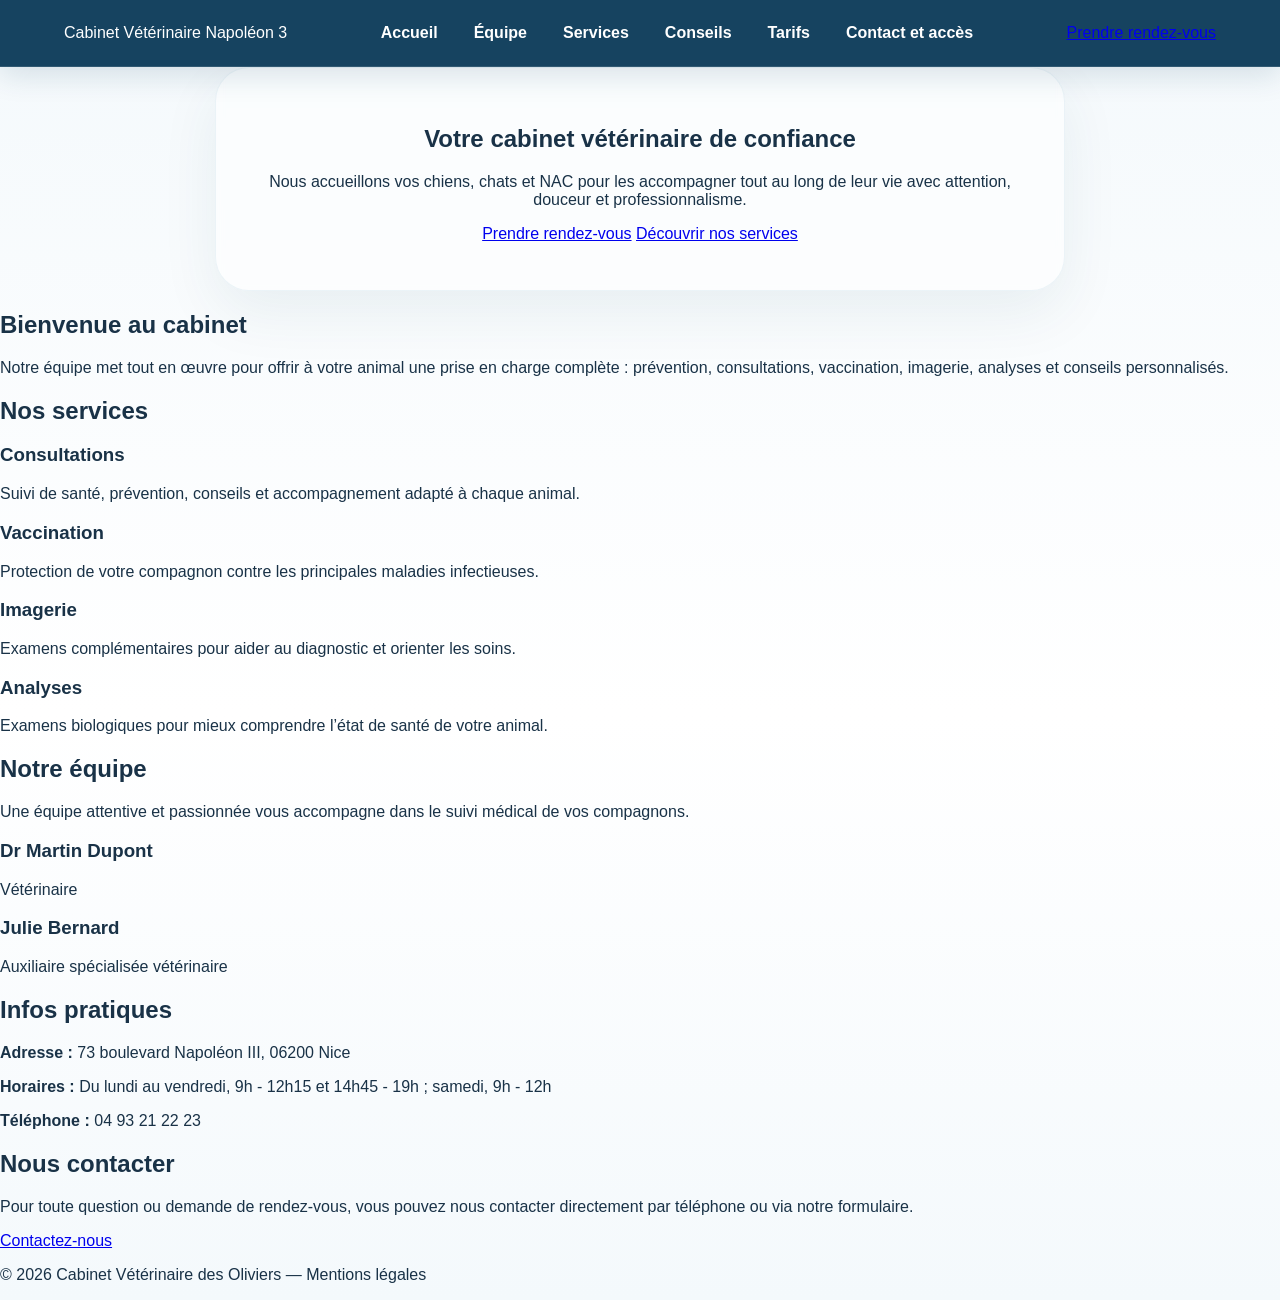
==== commit aa1a50b6: "modi simplification" ====
--- a/index.html
+++ b/index.html
@@ -1,118 +1,139 @@
 <!DOCTYPE html>
 <html lang="fr">
 <head>
-    <meta charset="UTF-8">
-    <meta name="viewport" content="width=device-width, initial-scale=1.0">
-    <title>Clinique Vétérinaire Napoléon III</title>
-    <link rel="stylesheet" href="style.css">
+  <meta charset="UTF-8">
+  <title>Cabinet Vétérinaire Napoléon 3</title>
+  <link rel="stylesheet" href="style.css">
 </head>
+
 <body>
-    <header>
-        <div class="identite-header">
-            <img class="logo-header" src="Capture d’écran 2026-07-15 190802.jpg" alt="Logo de la clinique vétérinaire">
+
+  <header class="site-header">
+    <div class="logo">
+      Cabinet Vétérinaire Napoléon 3
+    </div>
+
+    <nav class="menu">
+      <a href="#">Accueil</a>
+      <a href="#">Équipe</a>
+      <a href="#">Services</a>
+      <a href="#">Conseils</a>
+      <a href="#">Tarifs</a>
+      <a href="#">Contact et accès</a>
+    </nav>
+
+    <a class="btn-rdv" href="#">Prendre rendez-vous</a>
+  </header>
+
+  <main>
+
+    <section class="hero">
+      <div class="hero-text">
+        <h1>Votre cabinet vétérinaire de confiance</h1>
+
+        <p>
+          Nous accueillons vos chiens, chats et NAC pour les accompagner
+          tout au long de leur vie avec attention, douceur et professionnalisme.
+        </p>
+
+        <div class="hero-buttons">
+          <a class="btn-primary" href="#">Prendre rendez-vous</a>
+          <a class="btn-secondary" href="#">Découvrir nos services</a>
+        </div>
+      </div>
+    </section>
+
+    <section class="intro">
+      <h2>Bienvenue au cabinet</h2>
+
+      <p>
+        Notre équipe met tout en œuvre pour offrir à votre animal une prise en charge
+        complète : prévention, consultations, vaccination, imagerie, analyses et conseils
+        personnalisés.
+      </p>
+    </section>
+
+    <section class="services">
+      <h2>Nos services</h2>
+
+      <div class="cards">
+        <article class="card">
+          <h3>Consultations</h3>
+          <p>
+            Suivi de santé, prévention, conseils et accompagnement adapté à chaque animal.
+          </p>
+        </article>
+
+        <article class="card">
+          <h3>Vaccination</h3>
+          <p>
+            Protection de votre compagnon contre les principales maladies infectieuses.
+          </p>
+        </article>
+
+        <article class="card">
+          <h3>Imagerie</h3>
+          <p>
+            Examens complémentaires pour aider au diagnostic et orienter les soins.
+          </p>
+        </article>
+
+        <article class="card">
+          <h3>Analyses</h3>
+          <p>
+            Examens biologiques pour mieux comprendre l’état de santé de votre animal.
+          </p>
+        </article>
+      </div>
+    </section>
+
+    <section class="team">
+      <h2>Notre équipe</h2>
+
+      <p>
+        Une équipe attentive et passionnée vous accompagne dans le suivi médical
+        de vos compagnons.
+      </p>
+
+      <div class="team-box">
+        <div>
+          <h3>Dr Martin Dupont</h3>
+          <p>Vétérinaire</p>
         </div>
 
-        <nav aria-label="Navigation principale">
-            <a class="actif" href="index.html">Accueil</a>
-            <a href="équipe.html">Équipe</a>
-            <a href="Tarifs.html">Services et tarifs</a>
-            <a class="bouton" href="réservation.html">Prendre rendez-vous</a>
-            <a href="contact.html">Contact</a>
-        </nav>
-    </header>
+        <div>
+          <h3>Julie Bernard</h3>
+          <p>Auxiliaire spécialisée vétérinaire</p>
+        </div>
+      </div>
+    </section>
 
-    <main>
-        <section class="accueil">
-            <div class="hero">
-                <div class="hero-contenu">
-                    
-                    <h1>Leur bien-être,<br><span>notre priorité.</span></h1>
-                    <p class="hero-texte">Bienvenue à la Clinique Vétérinaire Napoléon III, votre partenaire de confiance pour la santé et le bien-être de vos compagnons. Notre équipe passionnée propose une prise en charge personnalisée, de la prévention aux soins des animaux.</p>
+    <section class="info-contact">
+      <div class="info">
+        <h2>Infos pratiques</h2>
 
-                    <div class="services-rapides" aria-label="Services proposés">
-                        <span>Médecine</span><span>Chirurgie</span><span>Imagerie</span><span>Analyses</span><span>Hospitalisation</span>
-                    </div>
+        <p><strong>Adresse :</strong> 73 boulevard Napoléon III, 06200 Nice</p>
+        <p><strong>Horaires :</strong> Du lundi au vendredi, 9h - 12h15 et 14h45 - 19h ; samedi, 9h - 12h</p>
+        <p><strong>Téléphone :</strong> 04 93 21 22 23</p>
+      </div>
 
-                    <div class="hero-actions">
-                        <a class="cta-principal" href="réservation.html">Prendre rendez-vous <span aria-hidden="true">→</span></a>
-                        <a class="cta-secondaire" href="contact.html">Nous contacter</a>
-                    </div>
+      <div class="contact">
+        <h2>Nous contacter</h2>
 
-                    <div class="hero-atouts" aria-label="Nos engagements">
-                       
-                    </div>
-                </div>
+        <p>
+          Pour toute question ou demande de rendez-vous, vous pouvez nous contacter
+          directement par téléphone ou via notre formulaire.
+        </p>
 
-                <div class="hero-galia">
-                    <img src="galia accueil.jpeg" alt="Galia avec sa propriétaire">
-                    
-                </div>
+        <a class="btn-primary" href="#">Contactez-nous</a>
+      </div>
+    </section>
 
-            </div>
+  </main>
 
-            <section class="galerie-accueil" aria-labelledby="titre-galerie">
-                <div class="galerie-entete">
-                    <div>
-                        <p class="galerie-surtitre">Au quotidien</p>
-                        <h2 id="titre-galerie">Une équipe proche de vos animaux</h2>
-                    </div>
-                    <p>Découvrez la clinique, les soins et les moments de complicité qui font notre métier.</p>
-                </div>
+  <footer>
+    <p>© 2026 Cabinet Vétérinaire des Oliviers — Mentions légales</p>
+  </footer>
 
-                <div class="galerie-mosaique">
-                    <figure class="galerie-cadre galerie-principal">
-                        <img src="consultation_accueil.jpeg" alt="Consultation d'un chien par l'équipe de la clinique vétérinaire">
-                        <figcaption><strong>Une consultation attentive</strong><span>Des soins réalisés avec douceur et professionnalisme</span></figcaption>
-                    </figure>
-
-                    <figure class="galerie-cadre">
-                        <img class="photo-equipe-3" src="Equipe 3.jpeg" alt="L'équipe vétérinaire réunie avec deux chiens dans la clinique">
-                        <figcaption><strong>Une équipe à votre écoute</strong><span>Une relation de confiance au quotidien</span></figcaption>
-                    </figure>
-
-                    <figure class="galerie-cadre">
-                        <img src="opération2_accueil.jpeg" alt="Une vétérinaire pendant une intervention chirurgicale">
-                        <figcaption><strong>Des soins experts</strong><span>Des équipements adaptés à chaque intervention</span></figcaption>
-                    </figure>
-                </div>
-            </section>
-
-            <section class="equipe-apercu" aria-labelledby="titre-equipe-apercu">
-                <div class="equipe-apercu-photo">
-                    <img src="équipe_accueil.jpeg" alt="L'équipe de la clinique vétérinaire réunie avec deux chiens">
-                </div>
-                <div class="equipe-apercu-contenu">
-                    <p class="galerie-surtitre">Qui sommes-nous ?</p>
-                    <h2 id="titre-equipe-apercu">Une équipe unie et passionnée</h2>
-                    <p>Vétérinaires et auxiliaire travaillent ensemble pour accueillir vos compagnons avec attention, douceur et professionnalisme.</p>
-                    <a class="cta-secondaire" href="équipe.html">Découvrir notre équipe <span aria-hidden="true">→</span></a>
-                </div>
-            </section>
-
-            <section class="horaires" aria-labelledby="titre-horaires">
-                <div class="horaires-entete">
-                    <span class="horaires-icone" aria-hidden="true">🕒</span>
-                    <div>
-                        <p class="horaires-surtitre">Nous vous accueillons</p>
-                        <h2 id="titre-horaires">Horaires d'ouverture</h2>
-                    </div>
-                </div>
-
-                <div class="horaires-liste">
-                    <div class="horaire-ligne"><span class="horaire-jour">Lundi</span><span class="horaire-heures">9h - 12h <em>et</em> 15h - 19h</span></div>
-                    <div class="horaire-ligne"><span class="horaire-jour">Mardi</span><span class="horaire-heures">9h - 12h <em>et</em> 15h - 19h</span></div>
-                    <div class="horaire-ligne"><span class="horaire-jour">Mercredi</span><span class="horaire-heures">9h - 12h <em>et</em> 15h - 19h</span></div>
-                    <div class="horaire-ligne"><span class="horaire-jour">Jeudi</span><span class="horaire-heures">9h - 12h<em>et</em> 15h - 19h</span></div>
-                    <div class="horaire-ligne"><span class="horaire-jour">Vendredi</span><span class="horaire-heures">9h - 12h <em>et</em> 15h - 19h</span></div>
-                    <div class="horaire-ligne"><span class="horaire-jour">Samedi</span><span class="horaire-heures">9h - 12h</span></div>
-                    <div class="horaire-ligne horaire-ferme"><span class="horaire-jour">Dimanche</span><span class="horaire-heures">Fermé</span></div>
-                </div>
-
-                
-                <a class="horaires-rdv" href="réservation.html">Prendre rendez-vous <span aria-hidden="true">→</span></a>
-            </section>
-
-        </section>
-    </main>
 </body>
 </html>
--- a/style.css
+++ b/style.css
@@ -1171,3 +1171,74 @@
   .membre-photo { height: 390px; }
   .equipe-contact .cta-principal { width: 100%; }
 }
+
+
+
+/* =========================
+   CARTE DE LOCALISATION
+   ========================= */
+
+.contact-map {
+    max-width: 1200px;
+    margin: 80px auto;
+    padding: 0 30px;
+}
+
+.map-heading {
+    max-width: 700px;
+    margin-bottom: 30px;
+}
+
+.map-heading .section-label {
+    margin-bottom: 10px;
+    color: #2d86ad;
+    font-size: 0.9rem;
+    font-weight: 700;
+    letter-spacing: 0.15em;
+}
+
+.map-heading h2 {
+    margin: 0 0 15px;
+    color: #173e5b;
+    font-size: 2.5rem;
+}
+
+.map-heading p {
+    color: #587086;
+    font-size: 1.1rem;
+    line-height: 1.7;
+}
+
+.map-wrapper {
+    overflow: hidden;
+    border-radius: 30px;
+    box-shadow: 0 20px 50px rgba(23, 62, 91, 0.15);
+}
+
+.map-wrapper iframe {
+    display: block;
+    width: 100%;
+    height: 450px;
+    border: 0;
+}
+
+/* Adaptation pour les téléphones */
+
+@media (max-width: 700px) {
+    .contact-map {
+        margin: 50px auto;
+        padding: 0 20px;
+    }
+
+    .map-heading h2 {
+        font-size: 2rem;
+    }
+
+    .map-wrapper {
+        border-radius: 20px;
+    }
+
+    .map-wrapper iframe {
+        height: 350px;
+    }
+}
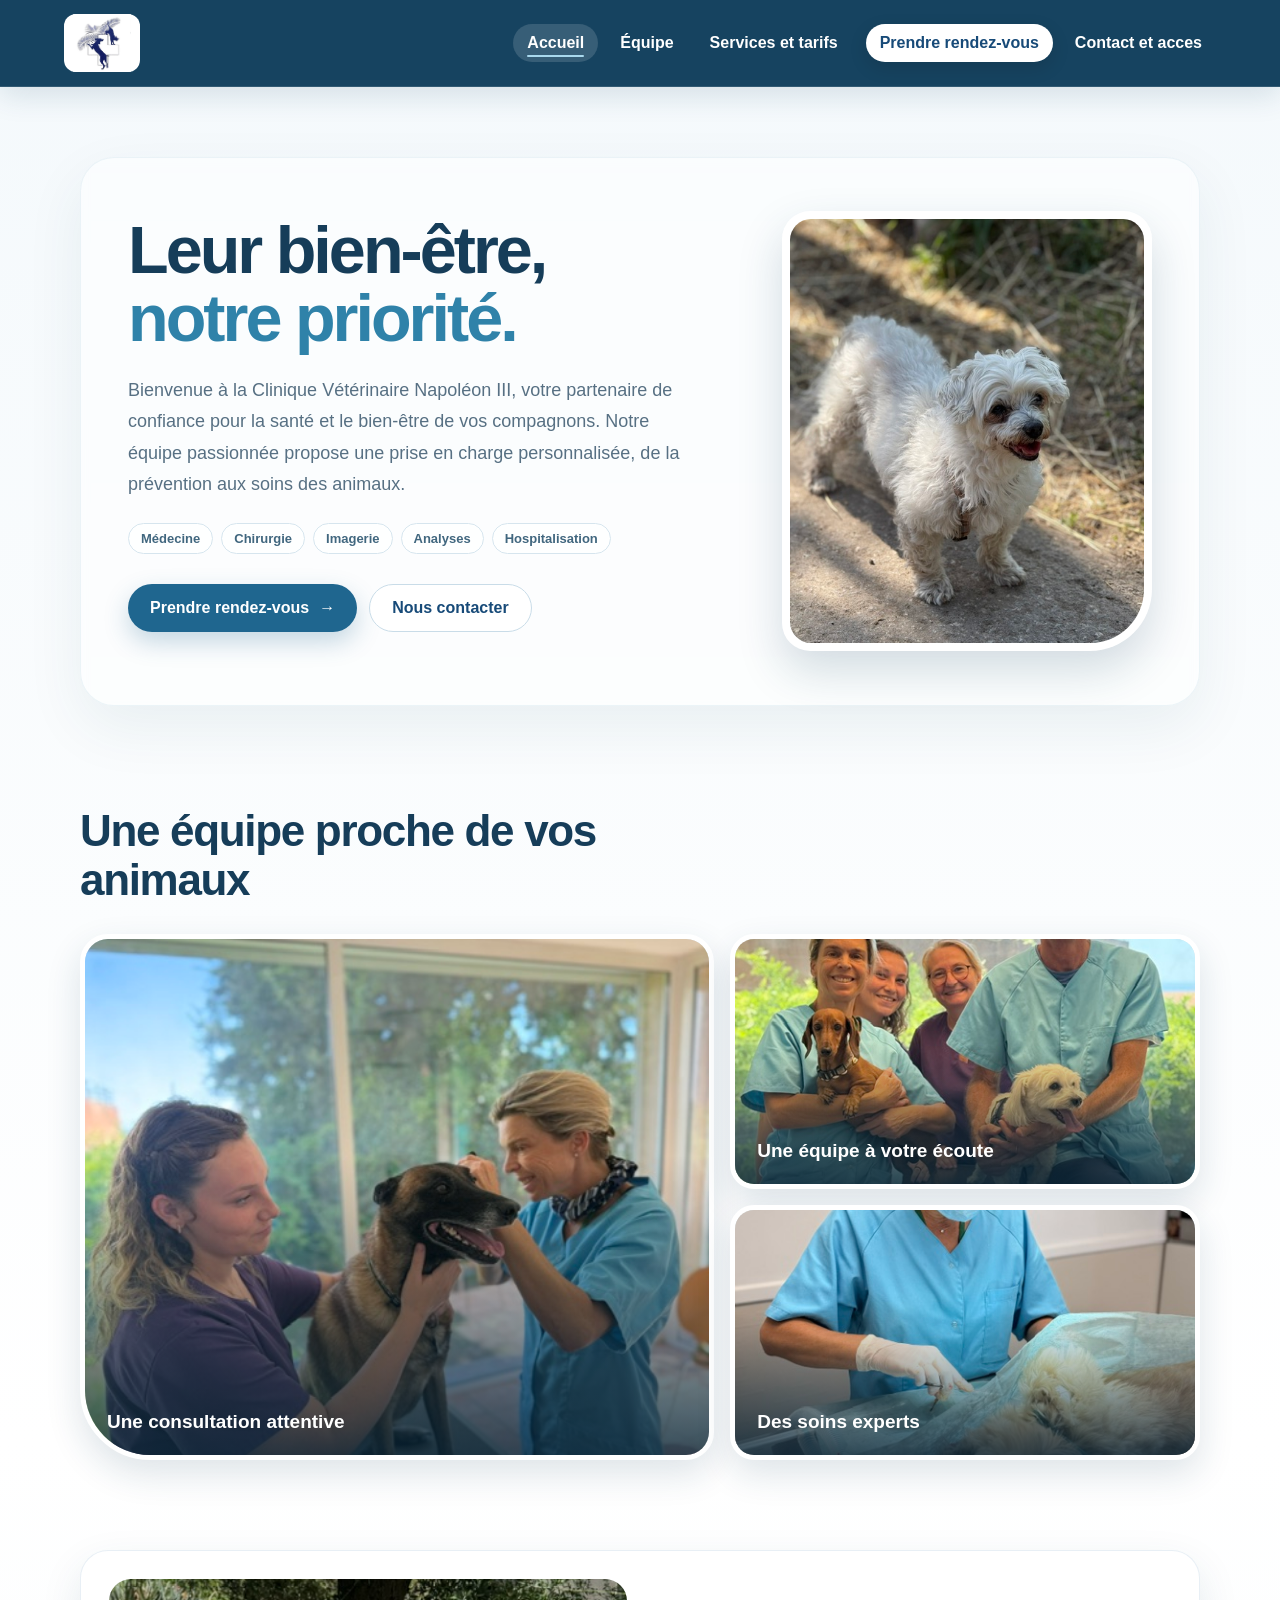
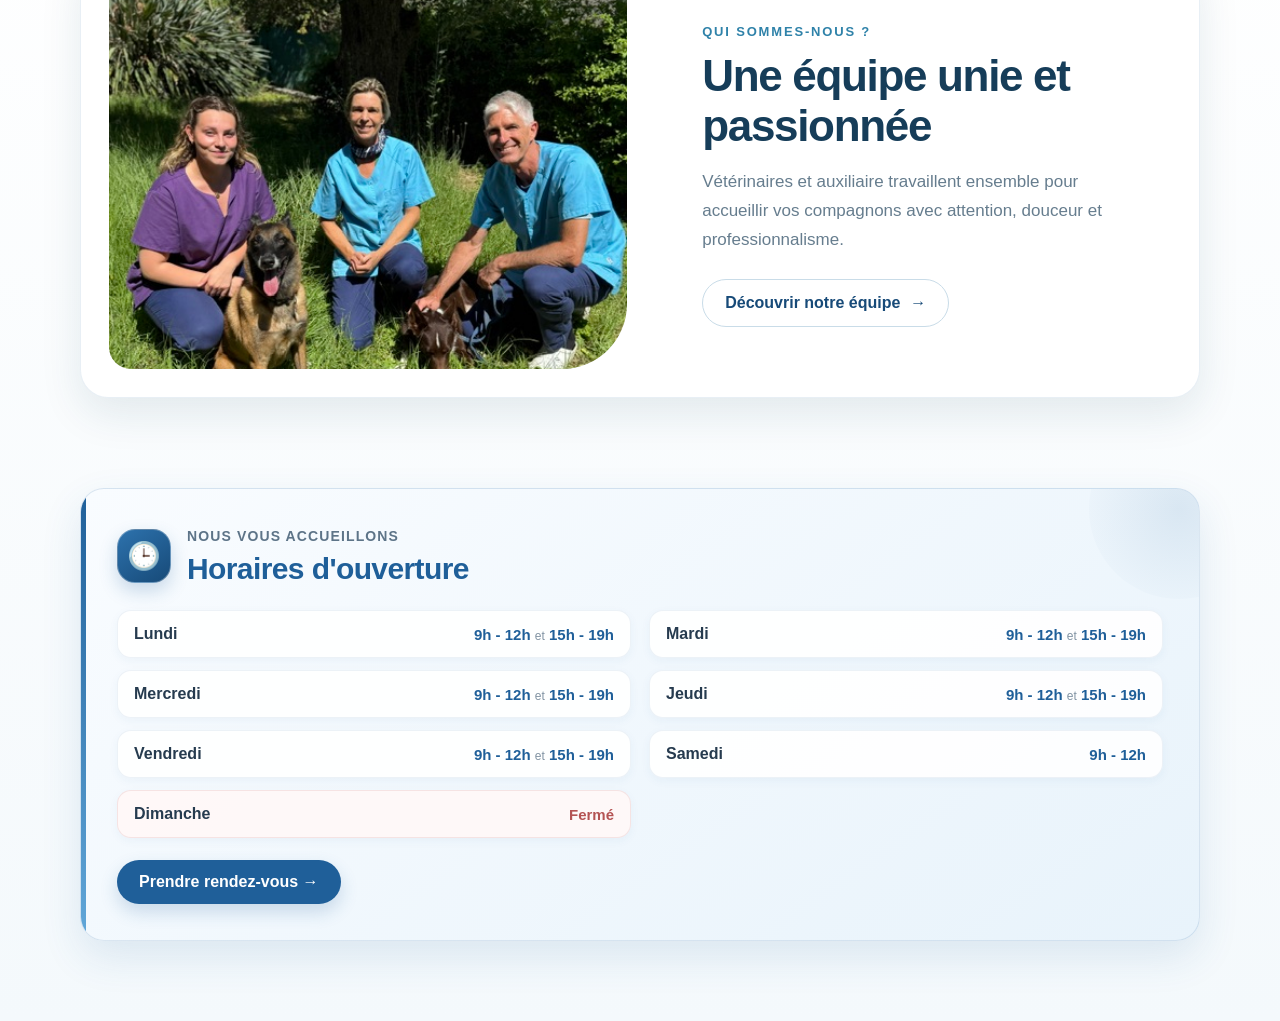
==== commit 1cf3e7e4: "Fusion des améliorations esthétiques avec la carte et le nettoyage de l'accueil" ====
--- a/index.html
+++ b/index.html
@@ -1,139 +1,117 @@
 <!DOCTYPE html>
 <html lang="fr">
 <head>
-  <meta charset="UTF-8">
-  <title>Cabinet Vétérinaire Napoléon 3</title>
-  <link rel="stylesheet" href="style.css">
+    <meta charset="UTF-8">
+    <meta name="viewport" content="width=device-width, initial-scale=1.0">
+    <title>Clinique Vétérinaire Napoléon III</title>
+    <link rel="stylesheet" href="style.css">
 </head>
-
 <body>
-
-  <header class="site-header">
-    <div class="logo">
-      Cabinet Vétérinaire Napoléon 3
-    </div>
-
-    <nav class="menu">
-      <a href="#">Accueil</a>
-      <a href="#">Équipe</a>
-      <a href="#">Services</a>
-      <a href="#">Conseils</a>
-      <a href="#">Tarifs</a>
-      <a href="#">Contact et accès</a>
-    </nav>
-
-    <a class="btn-rdv" href="#">Prendre rendez-vous</a>
-  </header>
-
-  <main>
-
-    <section class="hero">
-      <div class="hero-text">
-        <h1>Votre cabinet vétérinaire de confiance</h1>
-
-        <p>
-          Nous accueillons vos chiens, chats et NAC pour les accompagner
-          tout au long de leur vie avec attention, douceur et professionnalisme.
-        </p>
-
-        <div class="hero-buttons">
-          <a class="btn-primary" href="#">Prendre rendez-vous</a>
-          <a class="btn-secondary" href="#">Découvrir nos services</a>
-        </div>
-      </div>
-    </section>
-
-    <section class="intro">
-      <h2>Bienvenue au cabinet</h2>
-
-      <p>
-        Notre équipe met tout en œuvre pour offrir à votre animal une prise en charge
-        complète : prévention, consultations, vaccination, imagerie, analyses et conseils
-        personnalisés.
-      </p>
-    </section>
-
-    <section class="services">
-      <h2>Nos services</h2>
-
-      <div class="cards">
-        <article class="card">
-          <h3>Consultations</h3>
-          <p>
-            Suivi de santé, prévention, conseils et accompagnement adapté à chaque animal.
-          </p>
-        </article>
-
-        <article class="card">
-          <h3>Vaccination</h3>
-          <p>
-            Protection de votre compagnon contre les principales maladies infectieuses.
-          </p>
-        </article>
-
-        <article class="card">
-          <h3>Imagerie</h3>
-          <p>
-            Examens complémentaires pour aider au diagnostic et orienter les soins.
-          </p>
-        </article>
-
-        <article class="card">
-          <h3>Analyses</h3>
-          <p>
-            Examens biologiques pour mieux comprendre l’état de santé de votre animal.
-          </p>
-        </article>
-      </div>
-    </section>
-
-    <section class="team">
-      <h2>Notre équipe</h2>
-
-      <p>
-        Une équipe attentive et passionnée vous accompagne dans le suivi médical
-        de vos compagnons.
-      </p>
-
-      <div class="team-box">
-        <div>
-          <h3>Dr Martin Dupont</h3>
-          <p>Vétérinaire</p>
+    <header>
+        <div class="identite-header">
+            <img class="logo-header" src="Capture d’écran 2026-07-15 190802.jpg" alt="Logo de la clinique vétérinaire">
         </div>
 
-        <div>
-          <h3>Julie Bernard</h3>
-          <p>Auxiliaire spécialisée vétérinaire</p>
-        </div>
-      </div>
-    </section>
+        <nav aria-label="Navigation principale">
+            <a class="actif" href="index.html">Accueil</a>
+            <a href="équipe.html">Équipe</a>
+            <a href="Tarifs.html">Services et tarifs</a>
+            <a class="bouton" href="réservation.html">Prendre rendez-vous</a>
+            <a href="contact.html">Contact et acces</a>
+        </nav>
+    </header>
 
-    <section class="info-contact">
-      <div class="info">
-        <h2>Infos pratiques</h2>
+    <main>
+        <section class="accueil">
+            <div class="hero">
+                <div class="hero-contenu">
+                    
+                    <h1>Leur bien-être,<br><span>notre priorité.</span></h1>
+                    <p class="hero-texte">Bienvenue à la Clinique Vétérinaire Napoléon III, votre partenaire de confiance pour la santé et le bien-être de vos compagnons. Notre équipe passionnée propose une prise en charge personnalisée, de la prévention aux soins des animaux.</p>
 
-        <p><strong>Adresse :</strong> 73 boulevard Napoléon III, 06200 Nice</p>
-        <p><strong>Horaires :</strong> Du lundi au vendredi, 9h - 12h15 et 14h45 - 19h ; samedi, 9h - 12h</p>
-        <p><strong>Téléphone :</strong> 04 93 21 22 23</p>
-      </div>
+                    <div class="services-rapides" aria-label="Services proposés">
+                        <span>Médecine</span><span>Chirurgie</span><span>Imagerie</span><span>Analyses</span><span>Hospitalisation</span>
+                    </div>
 
-      <div class="contact">
-        <h2>Nous contacter</h2>
+                    <div class="hero-actions">
+                        <a class="cta-principal" href="réservation.html">Prendre rendez-vous <span aria-hidden="true">→</span></a>
+                        <a class="cta-secondaire" href="contact.html">Nous contacter</a>
+                    </div>
 
-        <p>
-          Pour toute question ou demande de rendez-vous, vous pouvez nous contacter
-          directement par téléphone ou via notre formulaire.
-        </p>
+                    <div class="hero-atouts" aria-label="Nos engagements">
+                       
+                    </div>
+                </div>
 
-        <a class="btn-primary" href="#">Contactez-nous</a>
-      </div>
-    </section>
+                <div class="hero-galia">
+                    <img src="galia accueil.jpeg" alt="Galia avec sa propriétaire">
+                    
+                </div>
 
-  </main>
+            </div>
 
-  <footer>
-    <p>© 2026 Cabinet Vétérinaire des Oliviers — Mentions légales</p>
-  </footer>
+            <section class="galerie-accueil" aria-labelledby="titre-galerie">
+                <div class="galerie-entete">
+                    <div>
+                        
+                        <h2 id="titre-galerie">Une équipe proche de vos animaux</h2>
+                    </div>
+                </div>
 
+                <div class="galerie-mosaique">
+                    <figure class="galerie-cadre galerie-principal">
+                        <img src="consultation_accueil.jpeg" alt="Consultation d'un chien par l'équipe de la clinique vétérinaire">
+                        <figcaption><strong>Une consultation attentive</strong></figcaption>
+                    </figure>
+
+                    <figure class="galerie-cadre">
+                        <img class="photo-equipe-3" src="Equipe 3.jpeg" alt="L'équipe vétérinaire réunie avec deux chiens dans la clinique">
+                        <figcaption><strong>Une équipe à votre écoute</strong></figcaption>
+                    </figure>
+
+                    <figure class="galerie-cadre">
+                        <img src="opération2_accueil.jpeg" alt="Une vétérinaire pendant une intervention chirurgicale">
+                        <figcaption><strong>Des soins experts</strong></figcaption>
+                    </figure>
+                </div>
+            </section>
+
+            <section class="equipe-apercu" aria-labelledby="titre-equipe-apercu">
+                <div class="equipe-apercu-photo">
+                    <img src="équipe_accueil.jpeg" alt="L'équipe de la clinique vétérinaire réunie avec deux chiens">
+                </div>
+                <div class="equipe-apercu-contenu">
+                    <p class="galerie-surtitre">Qui sommes-nous ?</p>
+                    <h2 id="titre-equipe-apercu">Une équipe unie et passionnée</h2>
+                    <p>Vétérinaires et auxiliaire travaillent ensemble pour accueillir vos compagnons avec attention, douceur et professionnalisme.</p>
+                    <a class="cta-secondaire" href="équipe.html">Découvrir notre équipe <span aria-hidden="true">→</span></a>
+                </div>
+            </section>
+
+            <section class="horaires" aria-labelledby="titre-horaires">
+                <div class="horaires-entete">
+                    <span class="horaires-icone" aria-hidden="true">🕒</span>
+                    <div>
+                        <p class="horaires-surtitre">Nous vous accueillons</p>
+                        <h2 id="titre-horaires">Horaires d'ouverture</h2>
+                    </div>
+                </div>
+
+                <div class="horaires-liste">
+                    <div class="horaire-ligne"><span class="horaire-jour">Lundi</span><span class="horaire-heures">9h - 12h <em>et</em> 15h - 19h</span></div>
+                    <div class="horaire-ligne"><span class="horaire-jour">Mardi</span><span class="horaire-heures">9h - 12h <em>et</em> 15h - 19h</span></div>
+                    <div class="horaire-ligne"><span class="horaire-jour">Mercredi</span><span class="horaire-heures">9h - 12h <em>et</em> 15h - 19h</span></div>
+                    <div class="horaire-ligne"><span class="horaire-jour">Jeudi</span><span class="horaire-heures">9h - 12h <em>et</em> 15h - 19h</span></div>
+                    <div class="horaire-ligne"><span class="horaire-jour">Vendredi</span><span class="horaire-heures">9h - 12h <em>et</em> 15h - 19h</span></div>
+                    <div class="horaire-ligne"><span class="horaire-jour">Samedi</span><span class="horaire-heures">9h - 12h</span></div>
+                    <div class="horaire-ligne horaire-ferme"><span class="horaire-jour">Dimanche</span><span class="horaire-heures">Fermé</span></div>
+                </div>
+
+                
+                <a class="horaires-rdv" href="réservation.html">Prendre rendez-vous <span aria-hidden="true">→</span></a>
+            </section>
+
+        </section>
+    </main>
 </body>
 </html>
--- a/style.css
+++ b/style.css
@@ -1107,6 +1107,11 @@
   background: linear-gradient(135deg, #eaf5fb, #f8fcff);
 }
 
+.equipe-contact .galerie-surtitre {
+  font-size: 18px !important;
+  letter-spacing: 0.12em;
+}
+
 .equipe-contact h2 {
   margin: 6px 0 0;
   color: #163d59;
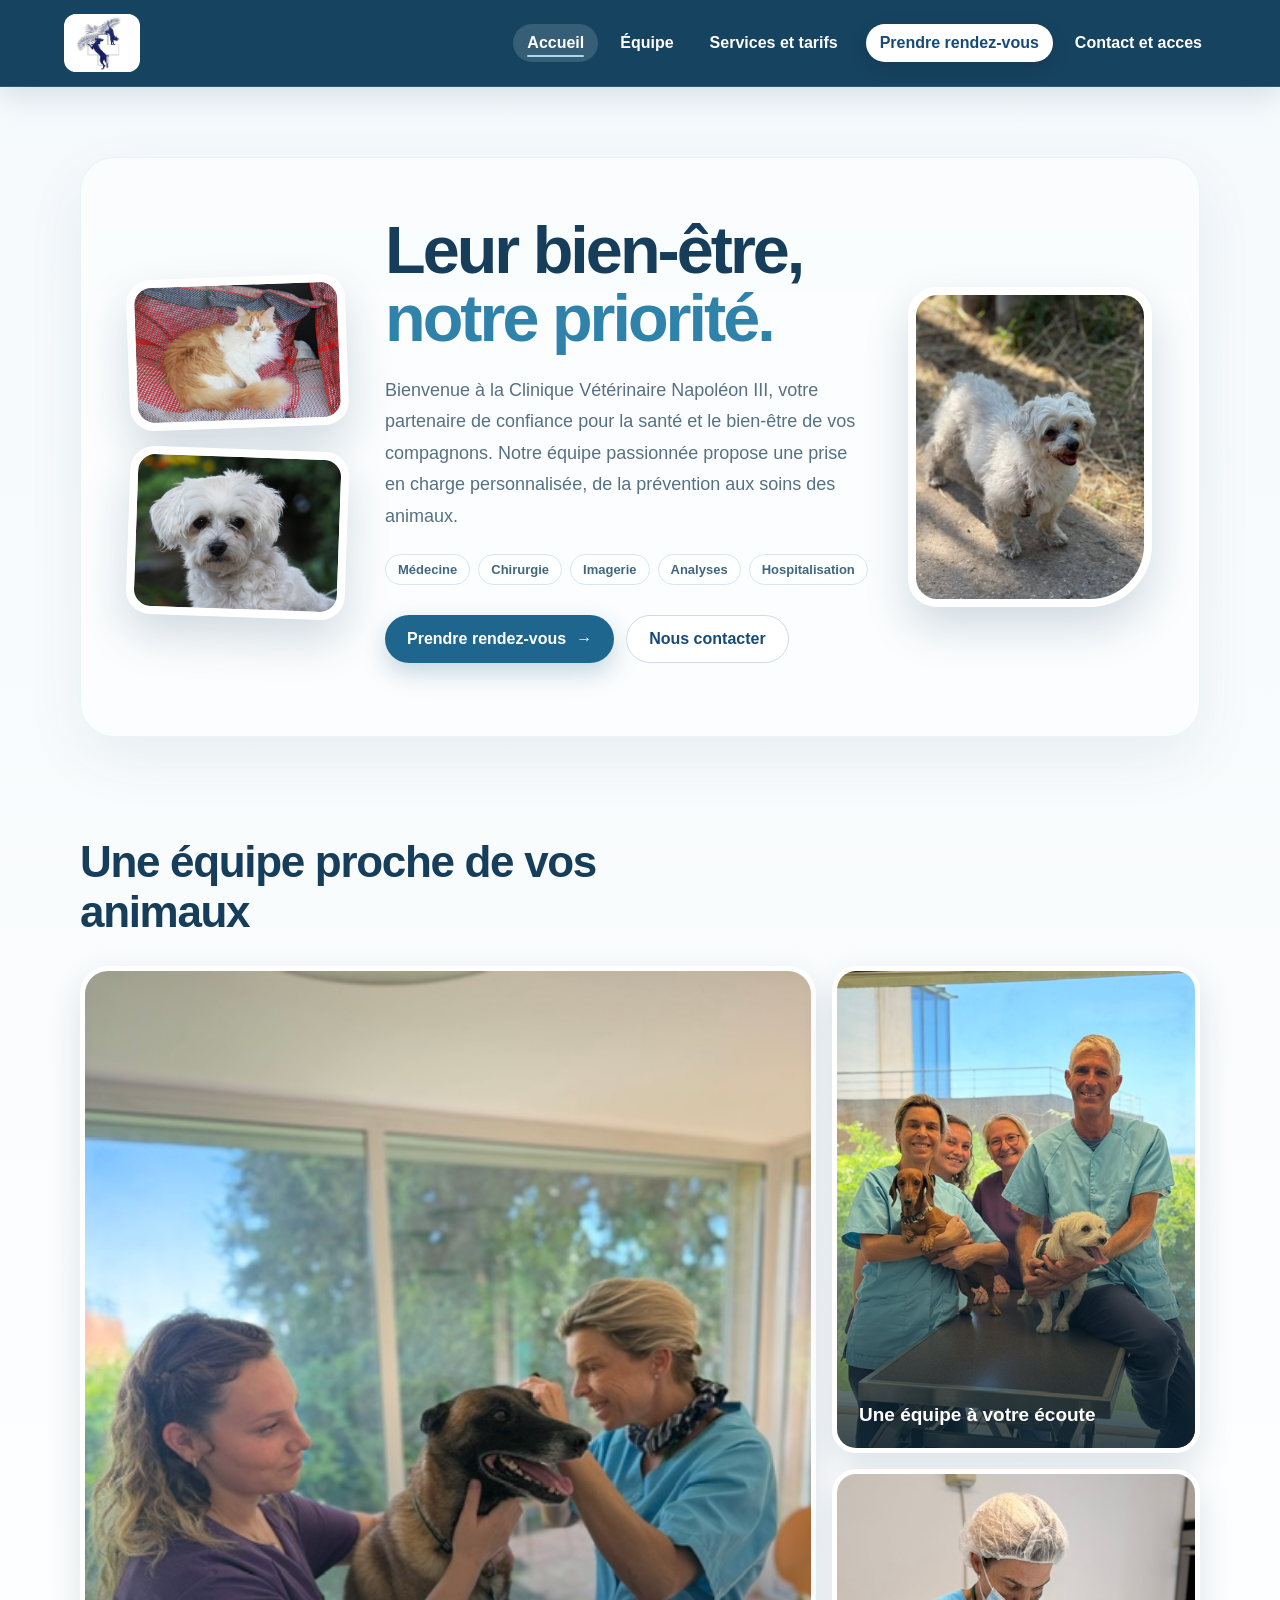
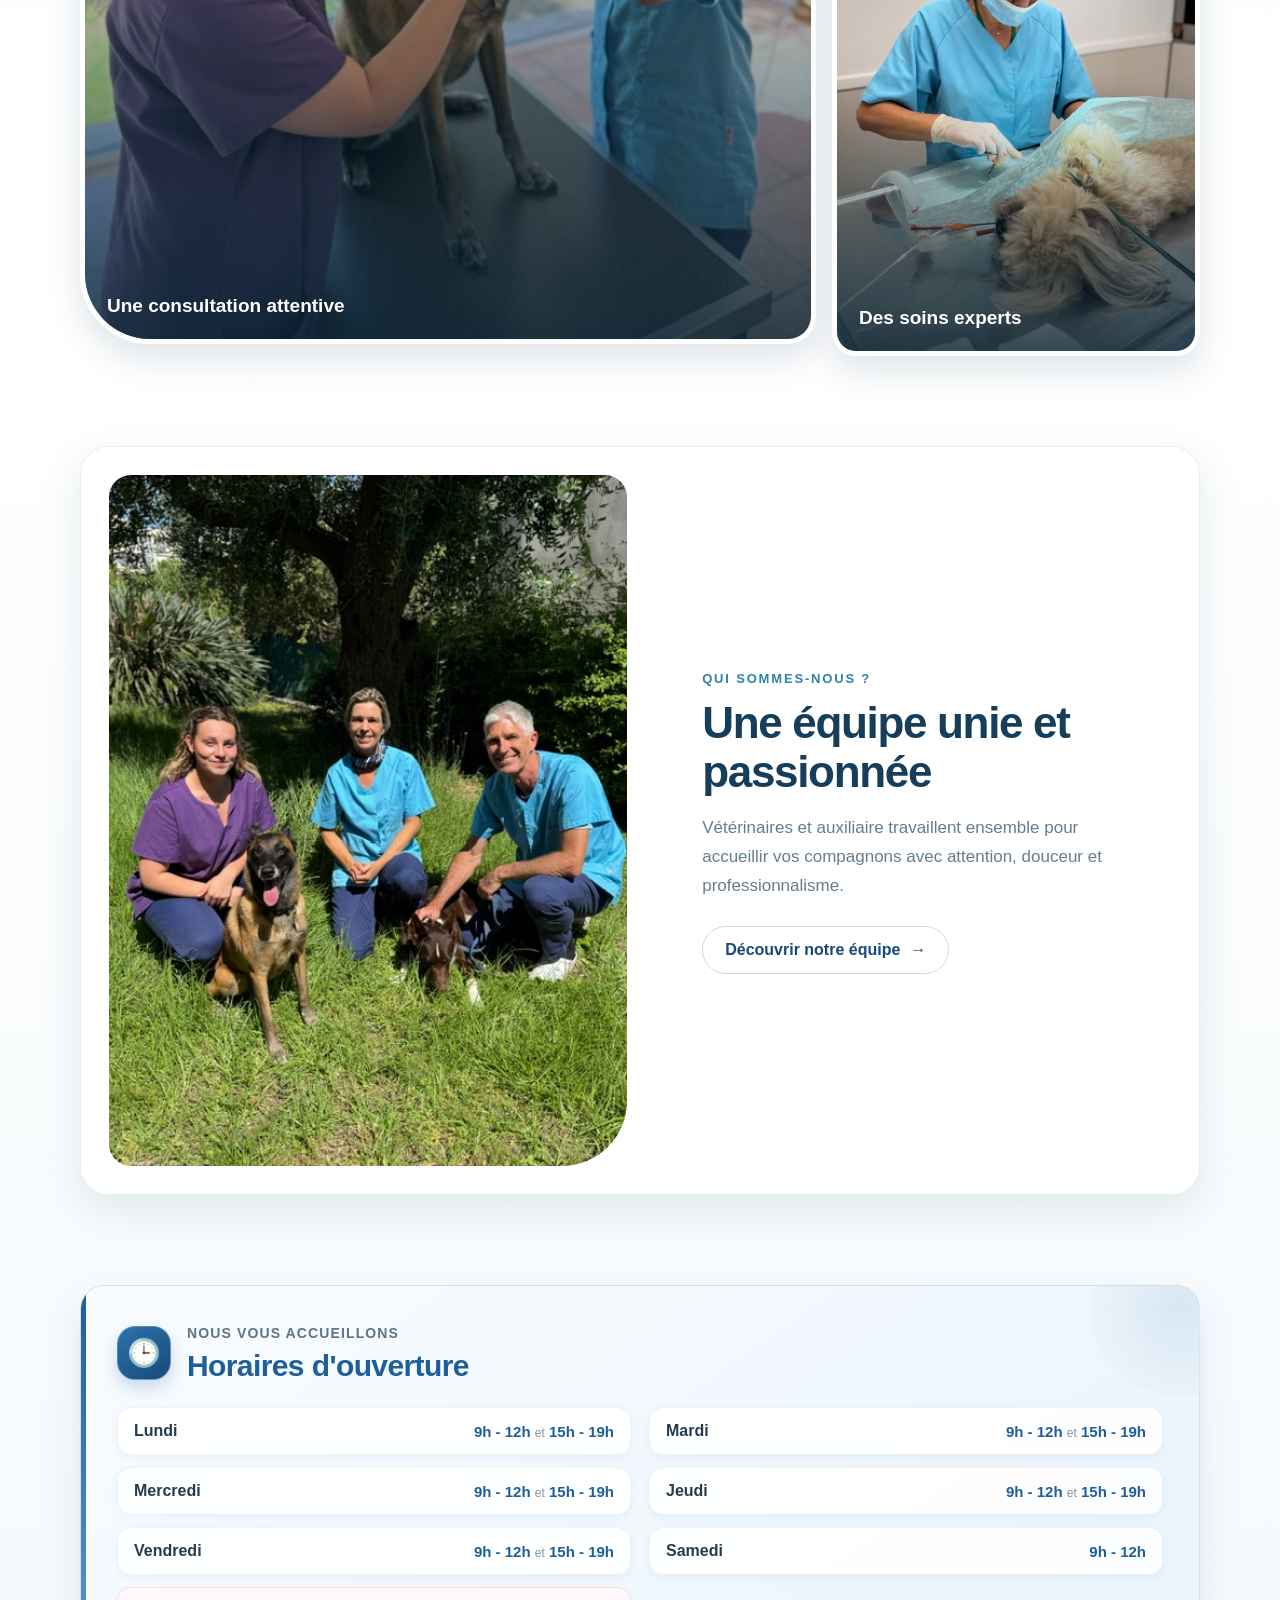
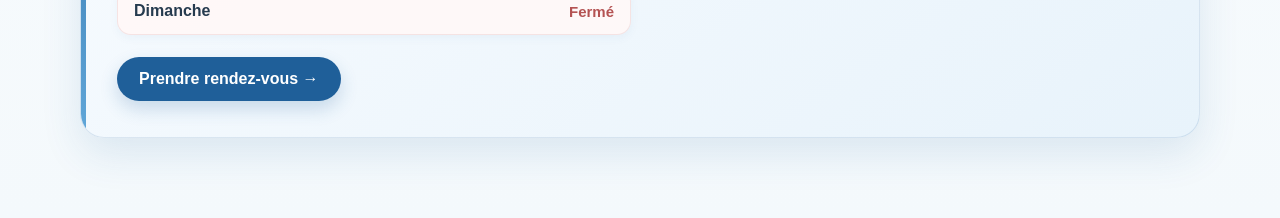
==== commit bd3e43aa: "Ajoute deux nouvelles photos au site" ====
--- a/index.html
+++ b/index.html
@@ -24,6 +24,10 @@
     <main>
         <section class="accueil">
             <div class="hero">
+                <div class="hero-animal hero-belle">
+                    <img src="belle-chat.jpg" width="4752" height="3168" decoding="async" alt="Belle, un chat roux et blanc">
+                </div>
+
                 <div class="hero-contenu">
                     
                     <h1>Leur bien-être,<br><span>notre priorité.</span></h1>
@@ -44,8 +48,12 @@
                 </div>
 
                 <div class="hero-galia">
-                    <img src="galia accueil.jpeg" alt="Galia avec sa propriétaire">
+                    <img src="galia accueil.jpeg" width="480" height="640" decoding="async" alt="Galia avec sa propriétaire">
                     
+                </div>
+
+                <div class="hero-animal hero-galia-portrait">
+                    <img src="galia-portrait.jpg" width="5184" height="3888" decoding="async" alt="Portrait de Galia, un petit chien blanc">
                 </div>
 
             </div>
@@ -74,6 +82,7 @@
                         <figcaption><strong>Des soins experts</strong></figcaption>
                     </figure>
                 </div>
+
             </section>
 
             <section class="equipe-apercu" aria-labelledby="titre-equipe-apercu">
--- a/style.css
+++ b/style.css
@@ -301,14 +301,23 @@
   .categorie-titre h2 { font-size:24px; }
 }
 
-/* Photo Galia dans l'introduction de l'accueil */
+/* Les trois photos entourent le message principal sans recadrage. */
 .accueil .hero {
   display: grid;
-  grid-template-columns: minmax(0, 1.08fr) minmax(320px, .92fr);
+  grid-template-columns: minmax(170px, .7fr) minmax(0, 1.55fr) minmax(190px, .78fr);
+  grid-template-areas:
+    "belle contenu principale"
+    "portrait contenu principale";
   align-items: center;
-  gap: clamp(40px, 6vw, 75px);
+  column-gap: clamp(20px, 3vw, 38px);
+  row-gap: 20px;
   max-width: none;
   text-align: left;
+  padding: 48px;
+}
+
+.accueil .hero-contenu {
+  grid-area: contenu;
 }
 
 .accueil .hero-texte {
@@ -321,114 +330,86 @@
   justify-content: flex-start;
 }
 
+.hero-galia,
+.hero-animal {
+  position: relative;
+  align-self: center;
+  width: 100%;
+  padding: 8px;
+  border-radius: 24px;
+  background: #fff;
+  box-shadow: 0 20px 45px rgba(20, 65, 92, .18);
+}
+
 .hero-galia {
-  position: relative;
-  align-self: stretch;
-  min-height: 500px;
-}
-
-.hero-galia::before {
-  content: "";
-  position: absolute;
-  z-index: -1;
-  inset: -14px 18px 18px -14px;
-  border: 2px solid rgba(47, 130, 169, .2);
-  border-radius: 30px 30px 75px 30px;
+  grid-area: principale;
+  justify-self: end;
+  max-width: 290px;
+  border-radius: 28px 28px 62px 28px;
+}
+
+.hero-belle {
+  grid-area: belle;
+  align-self: end;
+  transform: rotate(-2deg);
+}
+
+.hero-galia-portrait {
+  grid-area: portrait;
+  align-self: start;
+  transform: rotate(2deg);
+}
+
+.hero-galia img,
+.hero-animal img {
+  display: block;
+  width: 100%;
+  height: auto;
+  border-radius: 17px;
 }
 
 .hero-galia img {
-  width: 100%;
-  height: 100%;
-  min-height: 500px;
-  display: block;
-  object-fit: cover;
-  object-position: center;
-  border-radius: 26px 26px 70px 26px;
-  box-shadow: 0 22px 50px rgba(20, 65, 92, .2);
-}
-
-.hero-galia span {
-  position: absolute;
-  right: 18px;
-  bottom: 18px;
-  padding: 11px 16px;
-  border: 1px solid rgba(255,255,255,.65);
-  border-radius: 999px;
-  color: #174a68;
-  background: rgba(255,255,255,.9);
-  box-shadow: 0 8px 20px rgba(20,65,92,.16);
-  font-size: 13px;
-  font-weight: 700;
-  backdrop-filter: blur(8px);
+  border-radius: 21px 21px 54px 21px;
 }
 
 @media (max-width: 850px) {
   .accueil .hero {
-    grid-template-columns: 1fr;
+    grid-template-columns: repeat(2, minmax(0, 1fr));
+    grid-template-areas:
+      "contenu contenu"
+      "belle portrait"
+      "principale principale";
+    gap: 24px;
+    padding: 35px 25px;
     text-align: center;
   }
   .accueil .hero-texte { margin-right: auto; margin-left: auto; }
   .accueil .hero .services-rapides,
   .accueil .hero .hero-actions,
   .accueil .hero .hero-atouts { justify-content: center; }
-  .hero-galia { min-height: 420px; }
-  .hero-galia img { min-height: 420px; max-height: 520px; }
-}
-
-/* Ajustement du portrait de Galia */
-.accueil .hero {
-  grid-template-columns: minmax(0, 1.2fr) minmax(290px, .8fr);
-  gap: clamp(42px, 5vw, 65px);
-  padding: 48px;
-}
-
-.hero-galia {
-  align-self: center;
-  width: 100%;
-  max-width: 370px;
-  height: 440px;
-  min-height: 0;
-  justify-self: end;
-  padding: 8px;
-  border-radius: 28px 28px 62px 28px;
-  background: #fff;
-  box-shadow: 0 20px 45px rgba(20, 65, 92, .18);
-}
-
-.hero-galia::before {
-  display: none;
-}
-
-.hero-galia img {
-  width: 100%;
-  height: 100%;
-  min-height: 0;
-  border-radius: 21px 21px 54px 21px;
-  object-position: center 48%;
-  box-shadow: none;
-}
-
-.hero-galia span {
-  right: 22px;
-  bottom: 22px;
-  padding: 9px 13px;
-  font-size: 12px;
-}
-
-@media (max-width: 850px) {
-  .accueil .hero { padding: 35px 25px; }
   .hero-galia {
     width: min(100%, 390px);
-    height: 470px;
-    min-height: 0;
     justify-self: center;
   }
-  .hero-galia img { min-height: 0; max-height: none; }
 }
 
 @media (max-width: 480px) {
-  .accueil .hero { padding: 30px 16px; }
-  .hero-galia { height: 420px; }
+  .accueil .hero {
+    grid-template-columns: minmax(0, 1fr);
+    grid-template-areas:
+      "belle"
+      "contenu"
+      "principale"
+      "portrait";
+    gap: 28px;
+    padding: 30px 16px;
+  }
+
+  .hero-galia,
+  .hero-animal {
+    width: min(100%, 390px);
+    justify-self: center;
+  }
 }
 
 .horaires {
@@ -809,9 +790,9 @@
 
 .photo-accueil {
   width: 100%;
-  height: 510px;
+  height: auto;
+  display: block;
   margin: 0;
-  object-fit: cover;
   border-radius: 32px 32px 90px 32px;
   box-shadow: 0 24px 55px rgba(20, 65, 92, 0.2);
 }
@@ -883,8 +864,7 @@
 
 .galerie-mosaique {
   display: grid;
-  grid-template-columns: 1.35fr 1fr;
-  grid-template-rows: repeat(2, 255px);
+  grid-template-columns: minmax(0, 2fr) minmax(0, 1fr);
   gap: 16px;
   margin-top: 30px;
 }
@@ -892,11 +872,11 @@
 .galerie-cadre {
   position: relative;
   overflow: hidden;
-  min-height: 0;
+  align-self: start;
   margin: 0;
   border: 5px solid #fff;
   border-radius: 24px;
-  background: #dbe8ef;
+  background: #fff;
   box-shadow: 0 14px 35px rgba(20, 65, 92, 0.14);
 }
 
@@ -906,23 +886,9 @@
 }
 
 .galerie-cadre img {
+  display: block;
   width: 100%;
-  height: 100%;
-  display: block;
-  object-fit: cover;
-  transition: transform 0.45s ease;
-}
-
-.galerie-principal img {
-  object-position: center 42%;
-}
-
-.galerie-principal img.photo-equipe-3 {
-  object-position: center calc(42% - 60px);
-}
-
-.galerie-cadre:hover img {
-  transform: scale(1.035);
+  height: auto;
 }
 
 .galerie-cadre::after {
@@ -971,11 +937,9 @@
 }
 
 .equipe-apercu-photo img {
+  display: block;
   width: 100%;
-  height: 390px;
-  display: block;
-  object-fit: cover;
-  object-position: center 38%;
+  height: auto;
   border-radius: 22px 22px 65px 22px;
 }
 
@@ -1024,12 +988,16 @@
   line-height: 1.7;
 }
 
+.equipe-hero-photo {
+  justify-self: end;
+  width: 100%;
+  max-width: 480px;
+}
+
 .equipe-hero-photo img {
+  display: block;
   width: 100%;
-  height: 500px;
-  display: block;
-  object-fit: cover;
-  object-position: center 35%;
+  height: auto;
   border-radius: 32px 32px 90px 32px;
   box-shadow: 0 24px 55px rgba(20, 65, 92, 0.2);
 }
@@ -1047,6 +1015,7 @@
 .membres-grille {
   display: grid;
   grid-template-columns: repeat(3, 1fr);
+  align-items: start;
   gap: 22px;
 }
 
@@ -1064,13 +1033,14 @@
   box-shadow: 0 20px 42px rgba(20, 65, 92, 0.16);
 }
 
-.membre-photo { height: 390px; overflow: hidden; }
+.membre-photo {
+  overflow: hidden;
+}
 
 .membre-photo img {
+  display: block;
   width: 100%;
-  height: 100%;
-  display: block;
-  object-fit: cover;
+  height: auto;
 }
 
 .membre-infos { padding: 22px 24px 25px; }
@@ -1128,7 +1098,7 @@
   .hero { grid-template-columns: 1fr; gap: 48px; }
   .accueil h1 { font-size: clamp(42px, 13vw, 58px); }
   .accueil .hero-texte { font-size: 16px; }
-  .photo-accueil { height: 390px; border-radius: 24px 24px 60px 24px; }
+  .photo-accueil { border-radius: 24px 24px 60px 24px; }
   .badge-photo { left: 14px; bottom: 16px; }
   .equipe-apercu { grid-template-columns: 1fr; padding: 20px; }
   .equipe-apercu-contenu { padding: 5px 5px 15px; }
@@ -1136,29 +1106,47 @@
   .galerie-entete { display: block; }
   .galerie-entete > p { margin-top: 14px; }
   .galerie-mosaique {
-    grid-template-columns: repeat(2, 1fr);
-    grid-template-rows: 350px 260px;
+    grid-template-columns: repeat(3, minmax(0, 1fr));
+    grid-template-rows: none;
   }
   .galerie-principal {
-    grid-column: 1 / 3;
+    grid-column: auto;
     grid-row: auto;
     border-radius: 24px 24px 24px 55px;
   }
   .horaires { margin-top: 60px; }
   .equipe-page { padding: 46px 20px 60px; }
   .equipe-hero { grid-template-columns: 1fr; }
-  .equipe-hero-photo img { height: 430px; }
+  .equipe-hero-photo { justify-self: center; }
   .membres { margin-top: 75px; }
   .membres-grille { grid-template-columns: 1fr; max-width: 520px; margin: 0 auto; }
-  .membre-photo { height: 480px; }
   .equipe-contact { align-items: flex-start; flex-direction: column; padding: 28px; }
 }
 
 @media (max-width: 480px) {
-  header { display: block; }
+  header { display: block; padding: 14px clamp(12px, 4vw, 18px); }
   .identite-header { display: none; }
-  nav { justify-content: center; }
-  nav a.bouton { margin-left: 0; }
+  nav {
+    width: 100%;
+    flex-direction: column;
+    align-items: center;
+    justify-content: center;
+    gap: 8px;
+  }
+  nav a {
+    display: flex;
+    align-items: center;
+    justify-content: center;
+    width: min(100%, 280px);
+    min-height: 44px;
+    padding: 10px 16px;
+    text-align: center;
+    line-height: 1.25;
+  }
+  nav a.bouton { order: 0; margin-left: 0; }
+  .accueil { padding: 36px 14px 50px; }
+  .accueil .hero { padding: 28px 14px; }
+  .accueil h1 { font-size: clamp(34px, 11vw, 48px); }
   .hero-actions a { width: 100%; }
   .hero-atouts { flex-direction: column; gap: 8px; }
   .galerie-mosaique {
@@ -1167,13 +1155,15 @@
   }
   .galerie-cadre,
   .galerie-principal {
-    height: 320px;
     border-radius: 20px;
   }
   .galerie-cadre figcaption { padding: 18px; }
-  .equipe-apercu-photo img { height: 330px; }
-  .equipe-hero-photo img { height: 350px; border-radius: 24px 24px 60px 24px; }
-  .membre-photo { height: 390px; }
+  .equipe-page { padding: 36px 14px 50px; }
+  .equipe-hero { gap: 32px; }
+  .equipe-hero h1 { font-size: clamp(34px, 11vw, 44px); }
+  .equipe-hero-photo img { border-radius: 24px 24px 60px 24px; }
+  .membre-infos { padding: 20px; }
+  .equipe-contact { padding: 24px 20px; }
   .equipe-contact .cta-principal { width: 100%; }
 }
 
@@ -1246,4 +1236,4 @@
     .map-wrapper iframe {
         height: 350px;
     }
-}+}
